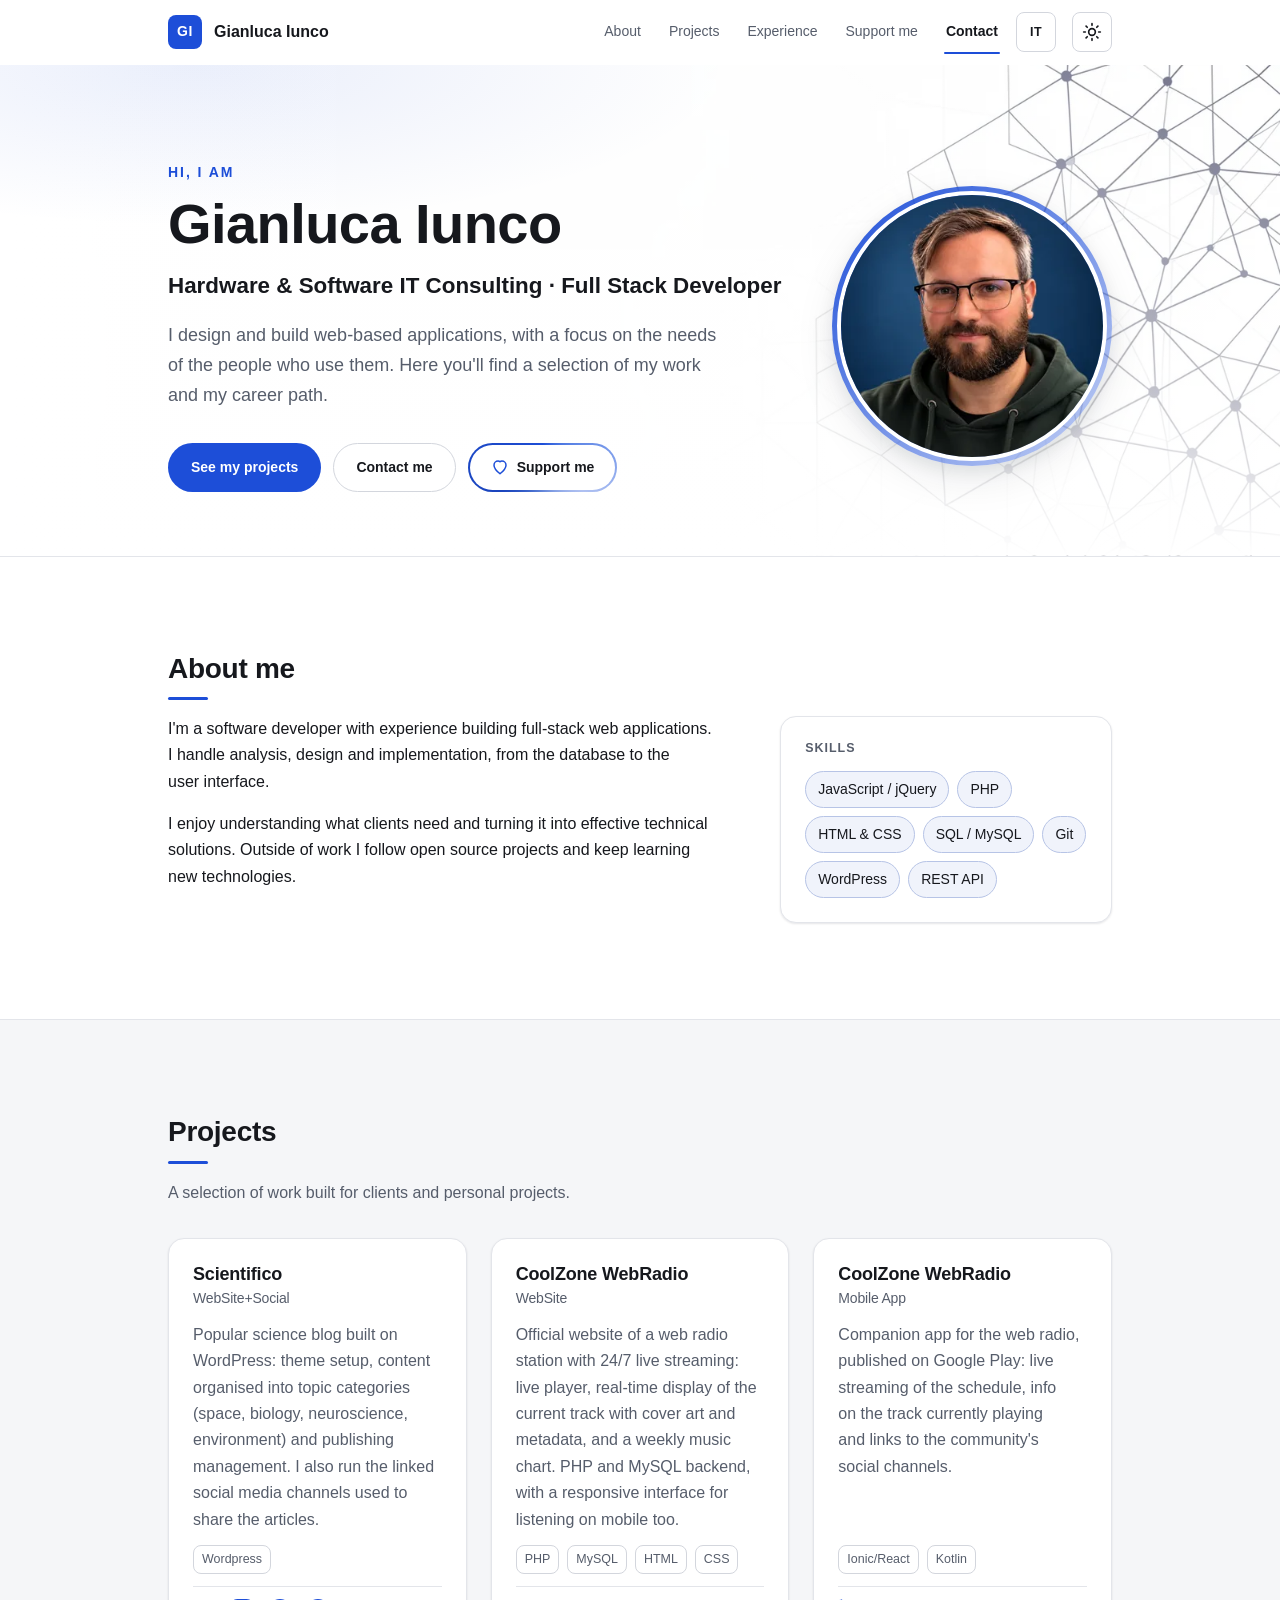
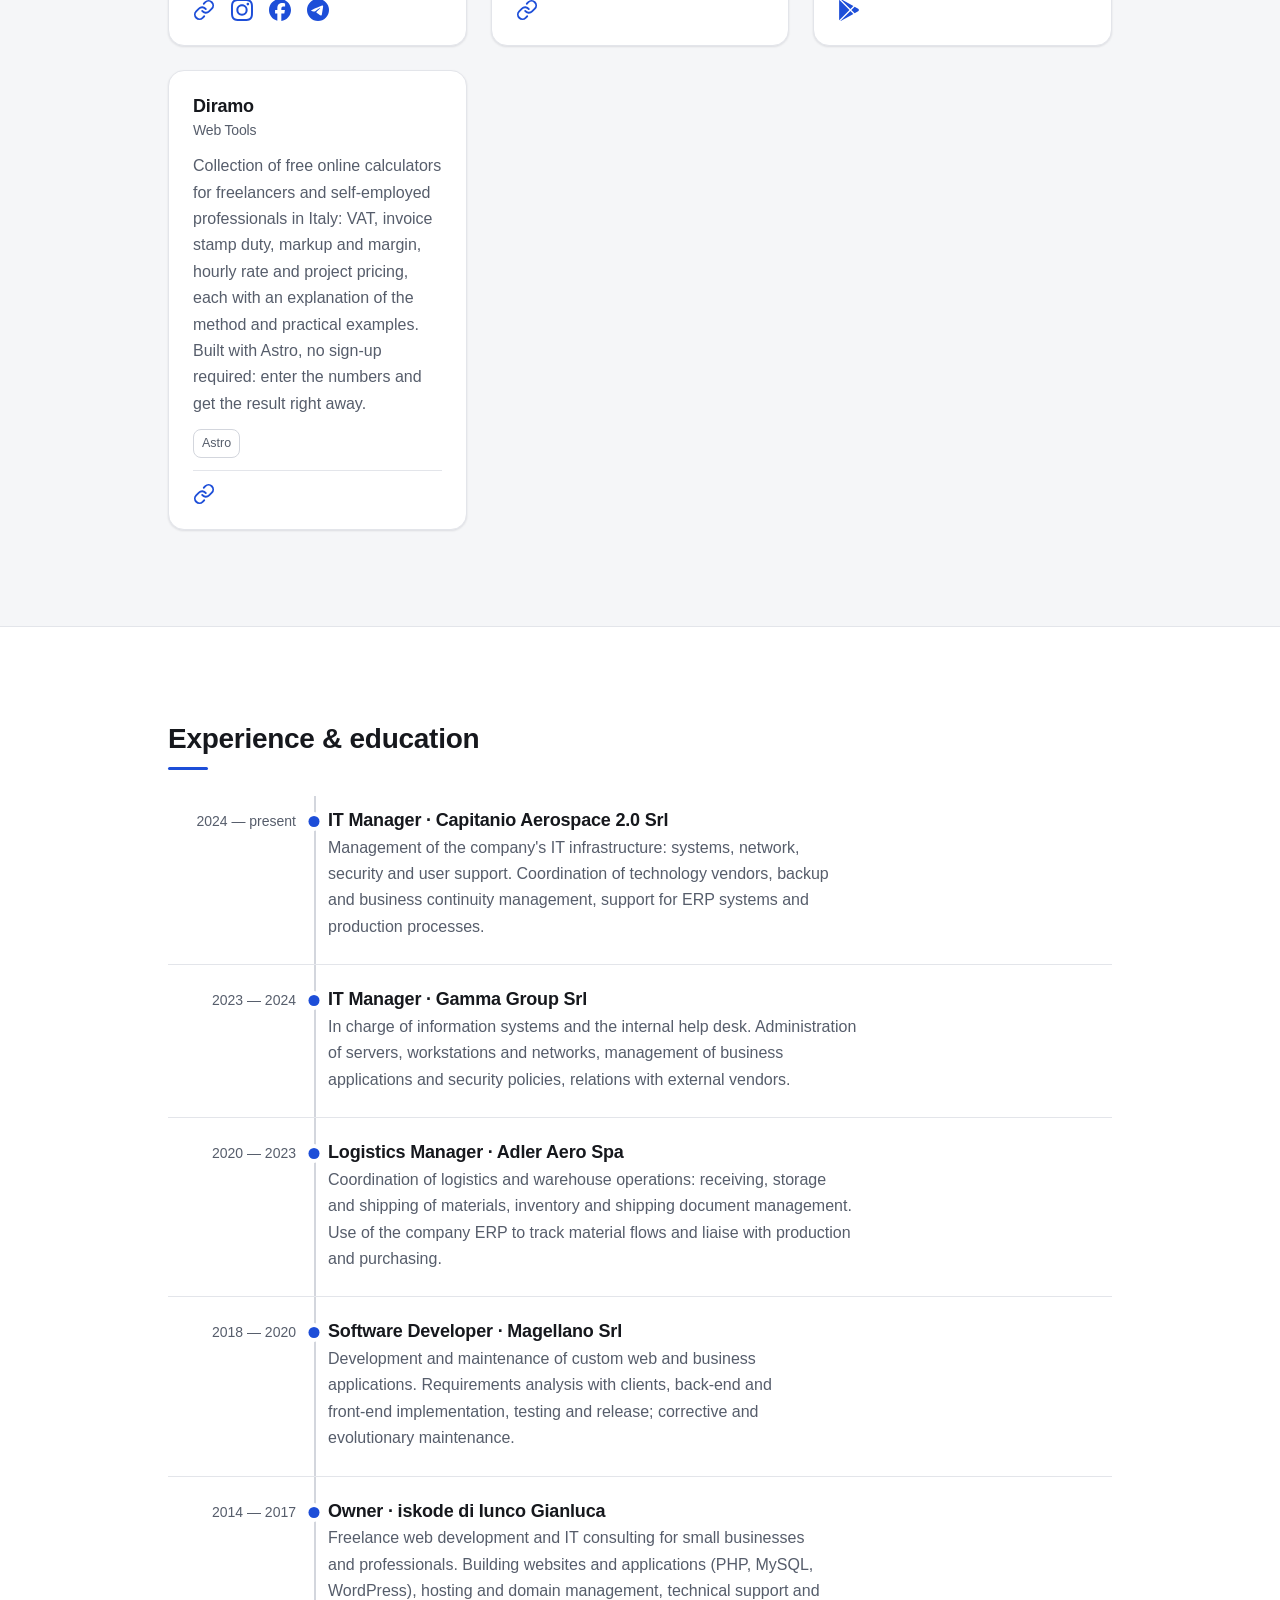
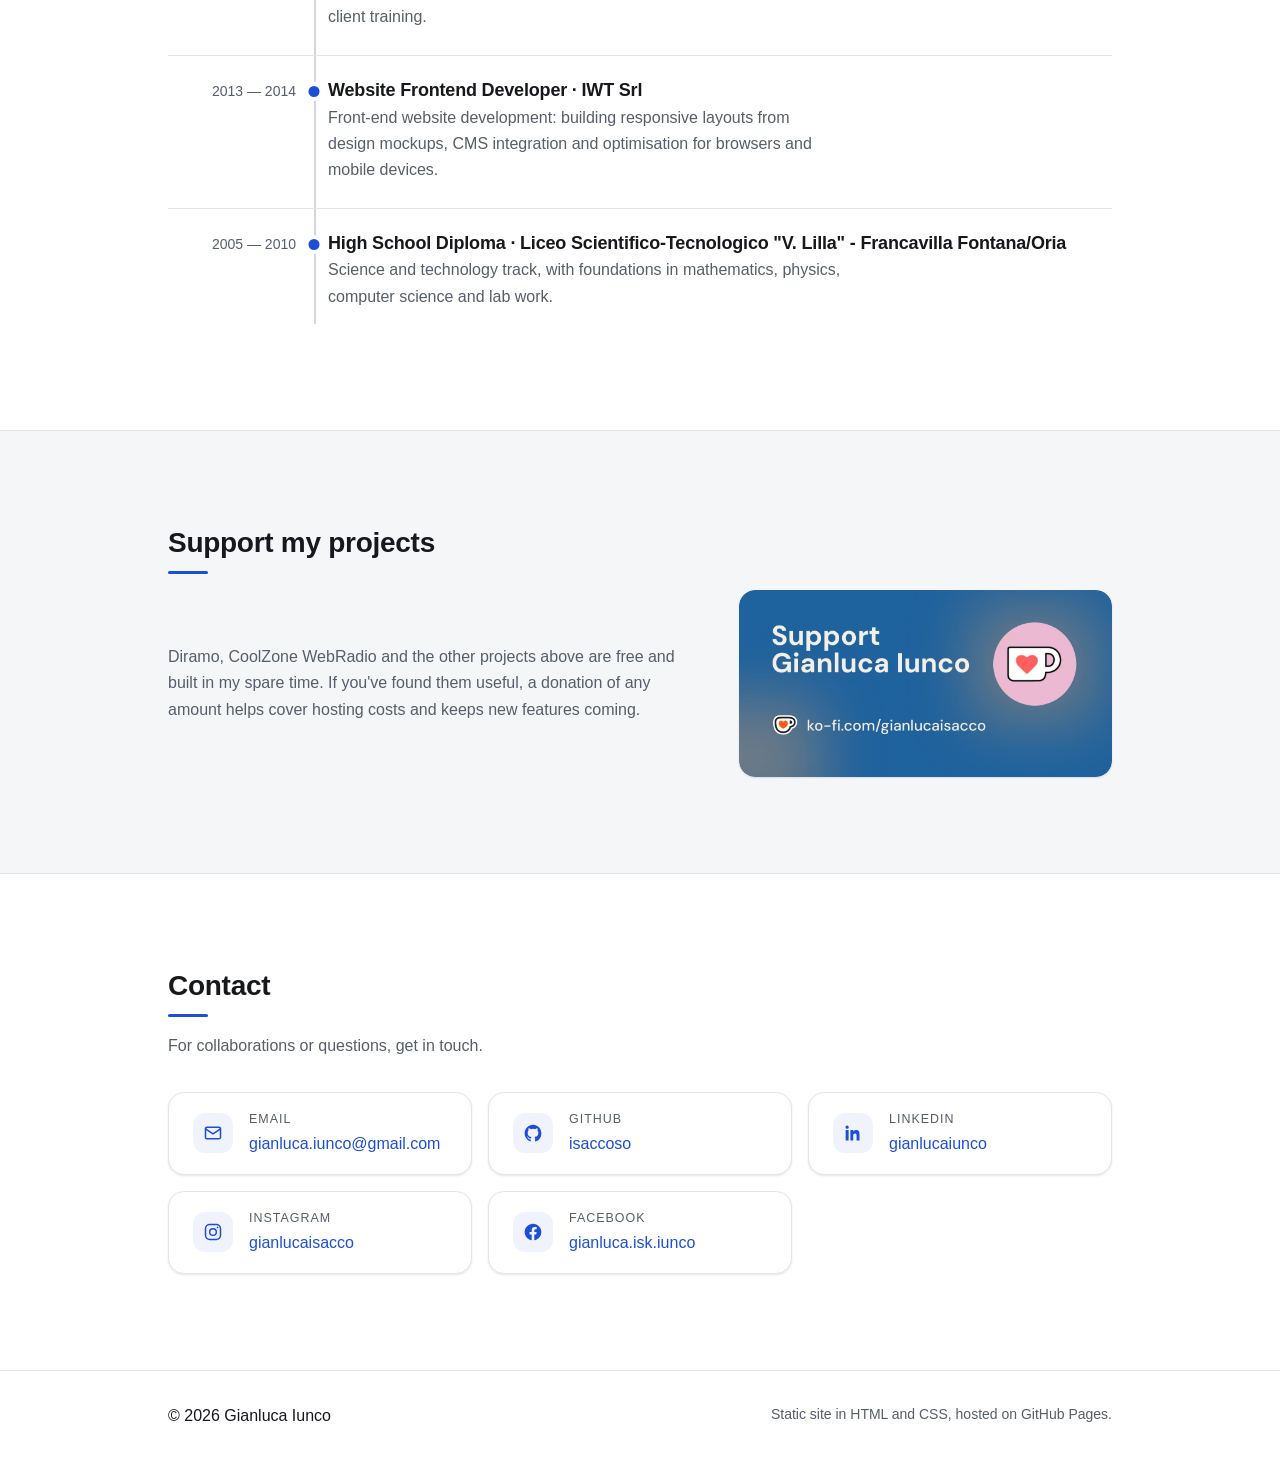
==== en/index.html @ 8bfbcbcb "Aggiunta la versione inglese del sito Nuova pagina en/index.html con hreflang, canonical e JSON-LD i" ====
<!DOCTYPE html>
<html lang="en">
<head>
  <meta charset="UTF-8" />
  <meta name="viewport" content="width=device-width, initial-scale=1" />
  <title>Gianluca Iunco — Software Developer</title>
  <meta name="description" content="Portfolio of Gianluca Iunco, full-stack software developer and IT Manager. Projects, experience and contacts." />
  <meta name="author" content="Gianluca Iunco" />
  <meta name="robots" content="index, follow, max-image-preview:large, max-snippet:-1, max-video-preview:-1" />
  <meta name="keywords" content="Gianluca Iunco, software developer, full stack, IT Manager, PHP, MySQL, JavaScript, WordPress, REST API" />

  <!-- Open Graph / social -->
  <meta property="og:title" content="Gianluca Iunco — Software Developer" />
  <meta property="og:description" content="Full-stack developer and IT Manager. Projects, experience and contacts." />
  <meta property="og:type" content="profile" />
  <meta property="og:url" content="https://isaccoso.github.io/en/" />
  <meta property="og:site_name" content="Gianluca Iunco" />
  <meta property="og:locale" content="en_US" />
  <meta property="og:locale:alternate" content="it_IT" />
  <meta property="og:image" content="https://isaccoso.github.io/assets/hero-bg-light.webp" />
  <meta property="profile:first_name" content="Gianluca" />
  <meta property="profile:last_name" content="Iunco" />
  <meta name="twitter:card" content="summary_large_image" />
  <meta name="twitter:title" content="Gianluca Iunco — Software Developer" />
  <meta name="twitter:description" content="Full-stack developer and IT Manager. Projects, experience and contacts." />
  <meta name="twitter:image" content="https://isaccoso.github.io/assets/hero-bg-light.webp" />
  <meta name="theme-color" content="#1d4ed8" />

  <link rel="icon" href="../assets/favicon.ico" sizes="any" />
  <link rel="icon" type="image/png" sizes="32x32" href="../assets/favicon-32.png" />
  <link rel="apple-touch-icon" href="../assets/apple-touch-icon.png" />
  <link rel="manifest" href="../site.webmanifest" />
  <link rel="canonical" href="https://isaccoso.github.io/en/" />
  <!-- Versioni linguistiche -->
  <link rel="alternate" hreflang="it" href="https://isaccoso.github.io/" />
  <link rel="alternate" hreflang="en" href="https://isaccoso.github.io/en/" />
  <link rel="alternate" hreflang="x-default" href="https://isaccoso.github.io/" />
  <!-- Versioni Markdown per assistenti AI / crawler -->
  <link rel="alternate" type="text/markdown" href="https://isaccoso.github.io/en/llms.txt" title="LLM summary (llms.txt)" />
  <link rel="alternate" type="text/markdown" href="https://isaccoso.github.io/en/about.md" title="Full profile in Markdown" />
  <link rel="stylesheet" href="../assets/styles.css?v=1790687630" />

  <!-- Applica il tema salvato prima del render per evitare il flash -->
  <script>
    (function () {
      try {
        var t = localStorage.getItem('theme');
        if (t === 'light' || t === 'dark') {
          document.documentElement.setAttribute('data-theme', t);
        }
      } catch (e) {}
    })();
  </script>

  <!-- Dati strutturati schema.org: profilo leggibile da motori e assistenti AI -->
  <script type="application/ld+json">
  {
    "@context": "https://schema.org",
    "@type": "Person",
    "@id": "https://isaccoso.github.io/#gianluca-iunco",
    "name": "Gianluca Iunco",
    "givenName": "Gianluca",
    "familyName": "Iunco",
    "url": "https://isaccoso.github.io/en/",
    "image": "https://isaccoso.github.io/assets/me-640.webp",
    "email": "mailto:gianluca.iunco@gmail.com",
    "jobTitle": ["IT Manager", "Full-stack software developer"],
    "description": "Full-stack software developer and IT Manager. Designs and builds web applications and manages corporate IT infrastructure.",
    "worksFor": {
      "@type": "Organization",
      "name": "Capitanio Aerospace 2.0 Srl"
    },
    "alumniOf": {
      "@type": "EducationalOrganization",
      "name": "Liceo Scientifico-Tecnologico \"V. Lilla\" (Francavilla Fontana / Oria)"
    },
    "knowsAbout": [
      "JavaScript", "jQuery", "PHP", "HTML", "CSS", "SQL", "MySQL", "Git",
      "WordPress", "REST API", "Full-stack web development",
      "IT infrastructure management", "Cybersecurity"
    ],
    "knowsLanguage": ["it", "en"],
    "sameAs": [
      "https://github.com/isaccoso",
      "https://www.linkedin.com/in/gianlucaiunco/",
      "https://www.instagram.com/gianlucaisacco/",
      "https://www.facebook.com/gianluca.isk.iunco/"
    ]
  }
  </script>
</head>
<body>
  <a class="skip-link" href="#main">Skip to content</a>

  <header class="site-header">
    <div class="container header-inner">
      <a class="brand" href="#top" aria-label="Gianluca Iunco — home">
        <span class="brand-mark" aria-hidden="true">GI</span>
        <span class="brand-name">Gianluca Iunco</span>
      </a>

      <nav class="site-nav" aria-label="Main navigation">
        <button class="nav-toggle" aria-expanded="false" aria-controls="nav-menu">
          <span class="sr-only">Open menu</span>
          <span class="nav-toggle-bar" aria-hidden="true"></span>
        </button>
        <ul id="nav-menu" class="nav-menu">
          <li><a href="#about">About</a></li>
          <li><a href="#projects">Projects</a></li>
          <li><a href="#experience">Experience</a></li>
          <li><a href="#support">Support me</a></li>
          <li><a href="#contact">Contact</a></li>
        </ul>
      </nav>

      <a class="lang-switch" href="../" hreflang="it" lang="it" aria-label="Leggi il sito in italiano">IT</a>

      <button id="theme-toggle" class="theme-toggle" type="button" aria-label="Toggle light/dark theme">
        <svg class="icon icon-sun" viewBox="0 0 24 24" width="20" height="20" aria-hidden="true" fill="none" stroke="currentColor" stroke-width="2" stroke-linecap="round">
          <circle cx="12" cy="12" r="4" />
          <path d="M12 2v2M12 20v2M4.9 4.9l1.4 1.4M17.7 17.7l1.4 1.4M2 12h2M20 12h2M4.9 19.1l1.4-1.4M17.7 6.3l1.4-1.4" />
        </svg>
        <svg class="icon icon-moon" viewBox="0 0 24 24" width="20" height="20" aria-hidden="true" fill="none" stroke="currentColor" stroke-width="2" stroke-linecap="round" stroke-linejoin="round">
          <path d="M21 12.8A9 9 0 1 1 11.2 3a7 7 0 0 0 9.8 9.8z" />
        </svg>
      </button>
    </div>
  </header>

  <main id="main">
    <!-- ============ HERO ============ -->
    <section id="top" class="hero">
      <div class="container hero-inner">
        <figure class="hero-portrait">
          <img src="../assets/me-640.webp" srcset="../assets/me-320.webp 320w, ../assets/me-640.webp 640w" sizes="(max-width: 720px) 140px, 280px" alt="Portrait of Gianluca Iunco" width="640" height="640" fetchpriority="high" />
        </figure>
        <div class="hero-text">
          <p class="hero-kicker">Hi, I am</p>
          <h1 class="hero-title">Gianluca Iunco</h1>
          <p class="hero-role">Hardware &amp; Software IT Consulting &middot; Full Stack Developer</p>
          <p class="hero-pitch">
            I design and build web-based applications, with a focus on the needs
            of the people who use them. Here you'll find a selection of my work
            and my career path.
          </p>
          <div class="hero-actions">
            <a class="btn btn-primary" href="#projects">See my projects</a>
            <a class="btn btn-ghost" href="#contact">Contact me</a>
            <a class="btn btn-support" href="#support">
              <svg class="btn-support-icon" viewBox="0 0 24 24" width="18" height="18" aria-hidden="true" fill="none" stroke="currentColor" stroke-width="2" stroke-linecap="round" stroke-linejoin="round">
                <path d="M12 21C12 21 4 14.5 4 9.5C4 6.42 6.42 4 9.5 4C11.04 4 12 4.9 12 4.9C12 4.9 12.96 4 14.5 4C17.58 4 20 6.42 20 9.5C20 14.5 12 21 12 21Z" />
              </svg>
              Support me
            </a>
            <!--a class="btn btn-ghost" href="../assets/cv-gianluca-iunco.pdf" download>Download my CV</a-->
          </div>
        </div>
      </div>
    </section>

    <!-- ============ ABOUT ============ -->
    <section id="about" class="section section-divider">
      <div class="container">
        <h2 class="section-title">About me</h2>
        <div class="about-grid">
          <div class="about-text">
            <p>
              I'm a software developer with experience building full-stack web
              applications. I handle analysis, design and implementation, from
              the database to the user interface.
            </p>
            <p>
              I enjoy understanding what clients need and turning it into effective
              technical solutions. Outside of work I follow open source projects and
              keep learning new technologies.
            </p>
          </div>
          <aside class="about-side">
            <h3 class="about-side-title">Skills</h3>
            <ul class="chips">
              <li>JavaScript / jQuery</li>
              <li>PHP</li>
              <li>HTML &amp; CSS</li>
              <li>SQL / MySQL</li>
              <li>Git</li>
              <li>WordPress</li>
              <li>REST API</li>
            </ul>
          </aside>
        </div>
      </div>
    </section>

    <!-- ============ PROJECTS ============ -->
    <section id="projects" class="section section-alt section-divider">
      <div class="container">
        <h2 class="section-title">Projects</h2>
        <p class="section-lead">A selection of work built for clients and personal projects.</p>

        <div class="projects-grid">
          <article class="card">
            <h3 class="card-title">Scientifico<br><small class="text-muted">WebSite+Social</small></h3>
            <p class="card-text">
              Popular science blog built on WordPress: theme setup, content
              organised into topic categories (space, biology, neuroscience,
              environment) and publishing management. I also run the linked
              social media channels used to share the articles.
            </p>
            <ul class="tags">
              <li>Wordpress</li>
            </ul>
            <div class="card-links">
              <a href="https://scientifico.altervista.org/" rel="noopener" target="_blank" aria-label="Website">
                <svg viewBox="0 0 24 24" fill="none" stroke="currentColor" stroke-width="2" stroke-linecap="round" stroke-linejoin="round" aria-hidden="true" focusable="false"><path d="M10 13a5 5 0 0 0 7.54.54l3-3a5 5 0 0 0-7.07-7.07l-1.72 1.71" /><path d="M14 11a5 5 0 0 0-7.54-.54l-3 3a5 5 0 0 0 7.07 7.07l1.71-1.71" /></svg>
              </a>
              <a href="https://www.instagram.com/scientifico.isk" rel="noopener" target="_blank" aria-label="Instagram">
                <svg viewBox="0 0 24 24" fill="currentColor" aria-hidden="true" focusable="false"><path d="M7.0301.084c-1.2768.0602-2.1487.264-2.911.5634-.7888.3075-1.4575.72-2.1228 1.3877-.6652.6677-1.075 1.3368-1.3802 2.127-.2954.7638-.4956 1.6365-.552 2.914-.0564 1.2775-.0689 1.6882-.0626 4.947.0062 3.2586.0206 3.6671.0825 4.9473.061 1.2765.264 2.1482.5635 2.9107.308.7889.72 1.4573 1.388 2.1228.6679.6655 1.3365 1.0743 2.1285 1.38.7632.295 1.6361.4961 2.9134.552 1.2773.056 1.6884.069 4.9462.0627 3.2578-.0062 3.668-.0207 4.9478-.0814 1.28-.0607 2.147-.2652 2.9098-.5633.7889-.3086 1.4578-.72 2.1228-1.3881.665-.6682 1.0745-1.3378 1.3795-2.1284.2957-.7632.4966-1.636.552-2.9124.056-1.2809.0692-1.6898.063-4.948-.0063-3.2583-.021-3.6668-.0817-4.9465-.0607-1.2797-.264-2.1487-.5633-2.9117-.3084-.7889-.72-1.4568-1.3876-2.1228C21.2982 1.33 20.628.9208 19.8378.6165 19.074.321 18.2017.1197 16.9244.0645 15.6471.0093 15.236-.005 11.977.0014 8.718.0076 8.31.0215 7.0301.0839m.1402 21.6932c-1.17-.0509-1.8053-.2453-2.2287-.408-.5606-.216-.96-.4771-1.3819-.895-.422-.4178-.6811-.8186-.9-1.378-.1644-.4234-.3624-1.058-.4171-2.228-.0595-1.2645-.072-1.6442-.079-4.848-.007-3.2037.0053-3.583.0607-4.848.05-1.169.2456-1.805.408-2.2282.216-.5613.4762-.96.895-1.3816.4188-.4217.8184-.6814 1.3783-.9003.423-.1651 1.0575-.3614 2.227-.4171 1.2655-.06 1.6447-.072 4.848-.079 3.2033-.007 3.5835.005 4.8495.0608 1.169.0508 1.8053.2445 2.228.408.5608.216.96.4754 1.3816.895.4217.4194.6816.8176.9005 1.3787.1653.4217.3617 1.056.4169 2.2263.0602 1.2655.0739 1.645.0796 4.848.0058 3.203-.0055 3.5834-.061 4.848-.051 1.17-.245 1.8055-.408 2.2294-.216.5604-.4763.96-.8954 1.3814-.419.4215-.8181.6811-1.3783.9-.4224.1649-1.0577.3617-2.2262.4174-1.2656.0595-1.6448.072-4.8493.079-3.2045.007-3.5825-.006-4.848-.0608M16.953 5.5864A1.44 1.44 0 1 0 18.39 4.144a1.44 1.44 0 0 0-1.437 1.4424M5.8385 12.012c.0067 3.4032 2.7706 6.1557 6.173 6.1493 3.4026-.0065 6.157-2.7701 6.1506-6.1733-.0065-3.4032-2.771-6.1565-6.174-6.1498-3.403.0067-6.156 2.771-6.1496 6.1738M8 12.0077a4 4 0 1 1 4.008 3.9921A3.9996 3.9996 0 0 1 8 12.0077"/></svg>
              </a>
              <a href="https://www.facebook.com/scientifico.isk" rel="noopener" target="_blank" aria-label="Facebook">
                <svg viewBox="0 0 24 24" fill="currentColor" aria-hidden="true" focusable="false"><path d="M9.101 23.691v-7.98H6.627v-3.667h2.474v-1.58c0-4.085 1.848-5.978 5.858-5.978.401 0 .955.042 1.468.103a8.68 8.68 0 0 1 1.141.195v3.325a8.623 8.623 0 0 0-.653-.036 26.805 26.805 0 0 0-.733-.009c-.707 0-1.259.096-1.675.309a1.686 1.686 0 0 0-.679.622c-.258.42-.374.995-.374 1.752v1.297h3.919l-.386 2.103-.287 1.564h-3.246v8.245C19.396 23.238 24 18.179 24 12.044c0-6.627-5.373-12-12-12s-12 5.373-12 12c0 5.628 3.874 10.35 9.101 11.647Z"/></svg>
              </a>
              <a href="https://t.me/scientifico_isk" rel="noopener" target="_blank" aria-label="Telegram">
                <svg viewBox="0 0 24 24" fill="currentColor" aria-hidden="true" focusable="false"><path d="M11.944 0A12 12 0 0 0 0 12a12 12 0 0 0 12 12 12 12 0 0 0 12-12A12 12 0 0 0 12 0a12 12 0 0 0-.056 0zm4.962 7.224c.1-.002.321.023.465.14a.506.506 0 0 1 .171.325c.016.093.036.306.02.472-.18 1.898-.962 6.502-1.36 8.627-.168.9-.499 1.201-.82 1.23-.696.065-1.225-.46-1.9-.902-1.056-.693-1.653-1.124-2.678-1.8-1.185-.78-.417-1.21.258-1.91.177-.184 3.247-2.977 3.307-3.23.007-.032.014-.15-.056-.212s-.174-.041-.249-.024c-.106.024-1.793 1.14-5.061 3.345-.48.33-.913.49-1.302.48-.428-.008-1.252-.241-1.865-.44-.752-.245-1.349-.374-1.297-.789.027-.216.325-.437.893-.663 3.498-1.524 5.83-2.529 6.998-3.014 3.332-1.386 4.025-1.627 4.476-1.635z"/></svg>
              </a>
            </div>
          </article>

          <article class="card">
            <h3 class="card-title">CoolZone WebRadio<br><small class="text-muted">WebSite</small></h3>
            <p class="card-text">
              Official website of a web radio station with 24/7 live streaming:
              live player, real-time display of the current track with cover art
              and metadata, and a weekly music chart. PHP and MySQL backend, with
              a responsive interface for listening on mobile too.
            </p>
            <ul class="tags">
              <li>PHP</li>
              <li>MySQL</li>
              <li>HTML</li>
              <li>CSS</li>
            </ul>
            <div class="card-links">
              <a href="https://coolzonewebradio.it/" rel="noopener" target="_blank" aria-label="Website">
                <svg viewBox="0 0 24 24" fill="none" stroke="currentColor" stroke-width="2" stroke-linecap="round" stroke-linejoin="round" aria-hidden="true" focusable="false"><path d="M10 13a5 5 0 0 0 7.54.54l3-3a5 5 0 0 0-7.07-7.07l-1.72 1.71" /><path d="M14 11a5 5 0 0 0-7.54-.54l-3 3a5 5 0 0 0 7.07 7.07l1.71-1.71" /></svg>
              </a>
            </div>
          </article>

          <article class="card">
            <h3 class="card-title">CoolZone WebRadio<br><small class="text-muted">Mobile App</small></h3>
            <p class="card-text">
              Companion app for the web radio, published on Google Play: live
              streaming of the schedule, info on the track currently playing and
              links to the community's social channels.
            </p>
            <ul class="tags">
              <li>Ionic/React</li>
              <li>Kotlin</li>
            </ul>
            <div class="card-links">
              <a href="https://play.google.com/store/apps/details?id=it.iskode.coolzonewebradio&pcampaignid=web_share" rel="noopener" target="_blank" aria-label="Google Play">
                <svg viewBox="0 0 24 24" fill="currentColor" aria-hidden="true" focusable="false"><path d="M22.018 13.298l-3.919 2.218-3.515-3.493 3.543-3.521 3.891 2.202a1.49 1.49 0 0 1 0 2.594zM1.337.924a1.486 1.486 0 0 0-.112.568v21.017c0 .217.045.419.124.6l11.155-11.087L1.337.924zm12.207 10.065l3.258-3.238L3.45.195a1.466 1.466 0 0 0-.946-.179l11.04 10.973zm0 2.067l-11 10.933c.298.036.612-.016.906-.183l13.324-7.54-3.23-3.21z"/></svg>
              </a>
            </div>
          </article>

          <article class="card">
            <h3 class="card-title">Diramo<br><small class="text-muted">Web Tools</small></h3>
            <p class="card-text">
              Collection of free online calculators for freelancers and self-employed
              professionals in Italy: VAT, invoice stamp duty, markup and margin,
              hourly rate and project pricing, each with an explanation of the method
              and practical examples. Built with Astro, no sign-up required: enter
              the numbers and get the result right away.
            </p>
            <ul class="tags">
              <li>Astro</li>
            </ul>
            <div class="card-links">
              <a href="https://diramo.app" rel="noopener" target="_blank" aria-label="Website">
                <svg viewBox="0 0 24 24" fill="none" stroke="currentColor" stroke-width="2" stroke-linecap="round" stroke-linejoin="round" aria-hidden="true" focusable="false"><path d="M10 13a5 5 0 0 0 7.54.54l3-3a5 5 0 0 0-7.07-7.07l-1.72 1.71" /><path d="M14 11a5 5 0 0 0-7.54-.54l-3 3a5 5 0 0 0 7.07 7.07l1.71-1.71" /></svg>
              </a>
            </div>
          </article>
        </div>
      </div>
    </section>

    <!-- ============ EXPERIENCE ============ -->
    <section id="experience" class="section section-divider">
      <div class="container">
        <h2 class="section-title">Experience &amp; education</h2>

        <ol class="timeline">
          <li class="timeline-item">
            <div class="timeline-period">2024 — present</div>
            <div class="timeline-body">
              <h3 class="timeline-role">IT Manager &middot; Capitanio Aerospace 2.0 Srl</h3>
              <p>Management of the company's IT infrastructure: systems, network,
                security and user support. Coordination of technology vendors, backup
                and business continuity management, support for ERP systems and
                production processes.</p>
            </div>
          </li>
          <li class="timeline-item">
            <div class="timeline-period">2023 — 2024</div>
            <div class="timeline-body">
              <h3 class="timeline-role">IT Manager &middot; Gamma Group Srl</h3>
              <p>In charge of information systems and the internal help desk.
                Administration of servers, workstations and networks, management of
                business applications and security policies, relations with external
                vendors.</p>
            </div>
          </li>
          <li class="timeline-item">
            <div class="timeline-period">2020 — 2023</div>
            <div class="timeline-body">
              <h3 class="timeline-role">Logistics Manager &middot; Adler Aero Spa</h3>
              <p>Coordination of logistics and warehouse operations: receiving,
                storage and shipping of materials, inventory and shipping document
                management. Use of the company ERP to track material flows and
                liaise with production and purchasing.</p>
            </div>
          </li>
          <li class="timeline-item">
            <div class="timeline-period">2018 — 2020</div>
            <div class="timeline-body">
              <h3 class="timeline-role">Software Developer &middot; Magellano Srl</h3>
              <p>Development and maintenance of custom web and business applications.
                Requirements analysis with clients, back-end and front-end
                implementation, testing and release; corrective and evolutionary
                maintenance.</p>
            </div>
          </li>
          <li class="timeline-item">
            <div class="timeline-period">2014 — 2017</div>
            <div class="timeline-body">
              <h3 class="timeline-role">Owner &middot; iskode di Iunco Gianluca</h3>
              <p>Freelance web development and IT consulting for small businesses
                and professionals. Building websites and applications (PHP, MySQL,
                WordPress), hosting and domain management, technical support and
                client training.</p>
            </div>
          </li>
          <li class="timeline-item">
            <div class="timeline-period">2013 — 2014</div>
            <div class="timeline-body">
              <h3 class="timeline-role">Website Frontend Developer &middot; IWT Srl</h3>
              <p>Front-end website development: building responsive layouts from
                design mockups, CMS integration and optimisation for browsers and
                mobile devices.</p>
            </div>
          </li>
          <li class="timeline-item">
            <div class="timeline-period">2005 — 2010</div>
            <div class="timeline-body">
              <h3 class="timeline-role">High School Diploma &middot; Liceo Scientifico-Tecnologico "V. Lilla" - Francavilla Fontana/Oria</h3>
              <p>Science and technology track, with foundations in mathematics,
                physics, computer science and lab work.</p>
            </div>
          </li>
        </ol>

        <!--p class="section-lead">
          <a class="btn btn-ghost" href="../assets/cv-gianluca-iunco.pdf" download>Download the full CV (PDF)</a>
        </p-->
      </div>
    </section>

    <!-- ============ SUPPORT ============ -->
    <section id="support" class="section section-alt section-divider">
      <div class="container">
        <h2 class="section-title">Support my projects</h2>
        <div class="support-grid">
          <p class="section-lead support-text">
            Diramo, CoolZone WebRadio and the other projects above are free and
            built in my spare time. If you've found them useful, a donation of
            any amount helps cover hosting costs and keeps new features coming.
          </p>
          <a class="kofi-link" href="https://ko-fi.com/gianlucaisacco/tip" rel="noopener" target="_blank" aria-label="Buy me a coffee on Ko-fi">
            <img src="../assets/gianlucaisacco-Sharable-Profile%29-Horizontal.jpg" alt="Support me on Ko-fi" class="kofi-image" width="1200" height="600" loading="lazy" />
          </a>
        </div>
      </div>
    </section>

    <!-- ============ CONTACT ============ -->
    <section id="contact" class="section section-divider">
      <div class="container">
        <h2 class="section-title">Contact</h2>
        <p class="section-lead">For collaborations or questions, get in touch.</p>
        <ul class="contact-grid">
          <li>
            <a class="contact-card" href="mailto:gianluca.iunco@gmail.com">
              <span class="contact-card-icon" aria-hidden="true">
                <svg viewBox="0 0 24 24" fill="none" stroke="currentColor" stroke-width="1.8" stroke-linecap="round" stroke-linejoin="round">
                  <rect x="3" y="5" width="18" height="14" rx="2"/><path d="m3 7 9 6 9-6"/>
                </svg>
              </span>
              <span class="contact-card-body">
                <span class="contact-card-name">Email</span>
                <span class="contact-card-value">gianluca.iunco@gmail.com</span>
              </span>
            </a>
          </li>
          <li>
            <a class="contact-card" href="https://github.com/isaccoso" target="_blank" rel="noopener">
              <span class="contact-card-icon" aria-hidden="true">
                <svg viewBox="0 0 24 24" fill="currentColor">
                  <path d="M12 2C6.48 2 2 6.58 2 12.25c0 4.53 2.87 8.37 6.84 9.73.5.1.68-.22.68-.49 0-.24-.01-.87-.01-1.71-2.78.62-3.37-1.37-3.37-1.37-.45-1.18-1.11-1.49-1.11-1.49-.91-.64.07-.62.07-.62 1 .07 1.53 1.06 1.53 1.06.89 1.56 2.34 1.11 2.91.85.09-.66.35-1.11.63-1.37-2.22-.26-4.55-1.14-4.55-5.05 0-1.12.39-2.03 1.03-2.75-.1-.26-.45-1.3.1-2.7 0 0 .84-.28 2.75 1.05a9.36 9.36 0 0 1 5 0c1.91-1.33 2.75-1.05 2.75-1.05.55 1.4.2 2.44.1 2.7.64.72 1.03 1.63 1.03 2.75 0 3.92-2.34 4.79-4.57 5.04.36.32.68.95.68 1.92 0 1.39-.01 2.51-.01 2.85 0 .27.18.6.69.49A10.02 10.02 0 0 0 22 12.25C22 6.58 17.52 2 12 2Z"/>
                </svg>
              </span>
              <span class="contact-card-body">
                <span class="contact-card-name">GitHub</span>
                <span class="contact-card-value">isaccoso</span>
              </span>
            </a>
          </li>
          <li>
            <a class="contact-card" href="https://www.linkedin.com/in/gianlucaiunco/" target="_blank" rel="noopener">
              <span class="contact-card-icon" aria-hidden="true">
                <svg viewBox="0 0 24 24" fill="currentColor">
                  <path d="M6.94 5a2 2 0 1 1-4 0 2 2 0 0 1 4 0ZM3.2 8.5h3.5V21H3.2V8.5Zm5.7 0h3.36v1.71h.05c.47-.85 1.6-1.75 3.3-1.75 3.53 0 4.18 2.24 4.18 5.15V21h-3.5v-5.5c0-1.31-.03-3-1.86-3-1.86 0-2.15 1.42-2.15 2.9V21H8.9V8.5Z"/>
                </svg>
              </span>
              <span class="contact-card-body">
                <span class="contact-card-name">LinkedIn</span>
                <span class="contact-card-value">gianlucaiunco</span>
              </span>
            </a>
          </li>
          <li>
            <a class="contact-card" href="https://www.instagram.com/gianlucaisacco/" target="_blank" rel="noopener">
              <span class="contact-card-icon" aria-hidden="true">
                <svg viewBox="0 0 24 24" fill="none" stroke="currentColor" stroke-width="1.8" stroke-linecap="round" stroke-linejoin="round">
                  <rect x="3" y="3" width="18" height="18" rx="5"/><circle cx="12" cy="12" r="4"/><circle cx="17.5" cy="6.5" r="1" fill="currentColor" stroke="none"/>
                </svg>
              </span>
              <span class="contact-card-body">
                <span class="contact-card-name">Instagram</span>
                <span class="contact-card-value">gianlucaisacco</span>
              </span>
            </a>
          </li>
          <li>
            <a class="contact-card" href="https://www.facebook.com/gianluca.isk.iunco/" target="_blank" rel="noopener">
              <span class="contact-card-icon" aria-hidden="true">
                <svg viewBox="0 0 24 24" fill="currentColor">
                  <path d="M22 12.06C22 6.5 17.52 2 12 2S2 6.5 2 12.06c0 5.02 3.66 9.19 8.44 9.94v-7.03H7.9v-2.9h2.54V9.85c0-2.52 1.49-3.9 3.78-3.9 1.1 0 2.24.19 2.24.19v2.47h-1.26c-1.24 0-1.63.78-1.63 1.57v1.88h2.78l-.44 2.9h-2.34V22c4.78-.75 8.43-4.92 8.43-9.94Z"/>
                </svg>
              </span>
              <span class="contact-card-body">
                <span class="contact-card-name">Facebook</span>
                <span class="contact-card-value">gianluca.isk.iunco</span>
              </span>
            </a>
          </li>
        </ul>
      </div>
    </section>
  </main>

  <footer class="site-footer">
    <div class="container footer-inner">
      <p>&copy; <span id="year">2026</span> Gianluca Iunco</p>
      <p class="footer-note">Static site in HTML and CSS, hosted on GitHub Pages.</p>
    </div>
  </footer>

  <script src="../assets/script.js?v=1790687630" defer></script>
</body>
</html>
---- assets/styles.css ----
/* =========================================================
   Reset di base
   ========================================================= */
*, *::before, *::after { box-sizing: border-box; }
* { margin: 0; }

html {
  scroll-behavior: smooth;
  scroll-padding-top: 84px; /* compensa l'header sticky quando si salta a un'ancora */
  -webkit-text-size-adjust: 100%;
  text-size-adjust: 100%;
}
img, svg { display: block; max-width: 100%; }
a { color: inherit; }

::selection { background: color-mix(in srgb, var(--accent) 26%, transparent); }

/* =========================================================
   Design token
   ========================================================= */
:root {
  /* Colore — palette chiara */
  --bg: #ffffff;
  --bg-alt: #f5f6f8;
  --surface: #ffffff;
  --surface-tint: #f0f3fb;
  --text: #16181d;
  --text-muted: #565d6b;
  --border: #e3e5ea;
  --border-strong: #d3d6dd;
  --accent: #1d4ed8;
  --accent-hover: #1a44bd;
  --accent-contrast: #ffffff;

  /* Elevazione */
  --shadow-sm: 0 1px 2px rgba(16, 24, 40, .06), 0 1px 3px rgba(16, 24, 40, .05);
  --shadow-md: 0 6px 16px rgba(16, 24, 40, .08), 0 14px 40px rgba(16, 24, 40, .08);
  --shadow-header: 0 1px 0 var(--border), 0 8px 24px rgba(16, 24, 40, .07);

  /* Raggi */
  --radius-sm: 8px;
  --radius-md: 12px;
  --radius-lg: 16px;
  --radius-pill: 999px;

  /* Spaziatura — ritmo 4 / 8 */
  --space-1: 4px;
  --space-2: 8px;
  --space-3: 12px;
  --space-4: 16px;
  --space-5: 24px;
  --space-6: 32px;
  --space-7: 48px;
  --space-8: 64px;
  --space-9: 96px;

  /* Scala tipografica */
  --fs-xs: 0.78rem;
  --fs-sm: 0.875rem;
  --fs-base: 1rem;
  --fs-md: 1.125rem;
  --fs-lg: 1.375rem;
  --fs-xl: 1.75rem;
  --fs-hero: clamp(2.4rem, 6vw, 3.5rem);

  --maxw: 1000px;
  --header-h: 64px;
}

@media (prefers-color-scheme: dark) {
  :root:not([data-theme="light"]) {
    --bg: #0b0c10;
    --bg-alt: #121419;
    --surface: #16191f;
    --surface-tint: #182231;
    --text: #e9ebee;
    --text-muted: #9aa1ad;
    --border: #272b33;
    --border-strong: #363b45;
    --accent: #7ab0ff;
    --accent-hover: #9cc4ff;
    --accent-contrast: #0b0c10;
    --shadow-sm: 0 1px 2px rgba(0, 0, 0, .45);
    --shadow-md: 0 8px 24px rgba(0, 0, 0, .5), 0 2px 8px rgba(0, 0, 0, .4);
    --shadow-header: 0 1px 0 var(--border), 0 8px 24px rgba(0, 0, 0, .5);
  }
}

:root[data-theme="dark"] {
  --bg: #0b0c10;
  --bg-alt: #121419;
  --surface: #16191f;
  --surface-tint: #182231;
  --text: #e9ebee;
  --text-muted: #9aa1ad;
  --border: #272b33;
  --border-strong: #363b45;
  --accent: #7ab0ff;
  --accent-hover: #9cc4ff;
  --accent-contrast: #0b0c10;
  --shadow-sm: 0 1px 2px rgba(0, 0, 0, .45);
  --shadow-md: 0 8px 24px rgba(0, 0, 0, .5), 0 2px 8px rgba(0, 0, 0, .4);
  --shadow-header: 0 1px 0 var(--border), 0 8px 24px rgba(0, 0, 0, .5);
}

/* =========================================================
   Tipografia e layout di base
   ========================================================= */
body {
  font-family: -apple-system, BlinkMacSystemFont, "Segoe UI", Roboto, Helvetica, Arial, sans-serif;
  font-size: var(--fs-base);
  line-height: 1.65;
  color: var(--text);
  background: var(--bg);
  -webkit-font-smoothing: antialiased;
  -moz-osx-font-smoothing: grayscale;
  text-rendering: optimizeLegibility;
}

h1, h2, h3 { line-height: 1.15; font-weight: 700; letter-spacing: -0.01em; }
p { text-wrap: pretty; }

.container {
  width: 100%;
  max-width: var(--maxw);
  margin-inline: auto;
  padding-inline: clamp(20px, 4vw, 28px);
}

.section { padding-block: clamp(var(--space-8), 10vw, var(--space-9)); }
.section-alt { background: var(--bg-alt); }
.section-divider { border-top: 1px solid var(--border); }
section[id] { scroll-margin-top: calc(var(--header-h) + var(--space-4)); }

.section-title { font-size: var(--fs-xl); margin-bottom: var(--space-4); }
.section-title::after {
  content: "";
  display: block;
  width: 40px;
  height: 3px;
  margin-top: var(--space-3);
  border-radius: 2px;
  background: var(--accent);
}
.section-lead {
  color: var(--text-muted);
  max-width: 62ch;
  margin-bottom: var(--space-6);
}

.sr-only {
  position: absolute; width: 1px; height: 1px; padding: 0; margin: -1px;
  overflow: hidden; clip: rect(0 0 0 0); white-space: nowrap; border: 0;
}

.skip-link {
  position: absolute; left: 12px; top: -48px;
  background: var(--accent); color: var(--accent-contrast);
  padding: 8px 14px; border-radius: var(--radius-sm); z-index: 100;
  transition: top .15s ease;
}
.skip-link:focus { top: 12px; }

:where(a, button):focus-visible {
  outline: 2px solid var(--accent);
  outline-offset: 2px;
  border-radius: var(--radius-sm);
}

/* =========================================================
   Header / navigazione
   ========================================================= */
.site-header {
  position: sticky; top: 0; z-index: 50;
  background: color-mix(in srgb, var(--bg) 85%, transparent);
  -webkit-backdrop-filter: saturate(180%) blur(10px);
  backdrop-filter: saturate(180%) blur(10px);
  border-bottom: 1px solid transparent;
  transition: border-color .2s ease, box-shadow .2s ease;
}
.site-header.is-scrolled {
  border-bottom-color: var(--border);
  box-shadow: var(--shadow-header);
}
.header-inner {
  display: flex; align-items: center; gap: var(--space-4);
  min-height: var(--header-h);
}
.brand { display: flex; align-items: center; gap: var(--space-3); text-decoration: none; font-weight: 700; }
.brand-mark {
  display: grid; place-items: center;
  width: 34px; height: 34px; border-radius: var(--radius-sm);
  background: var(--accent); color: var(--accent-contrast);
  font-size: var(--fs-sm); font-weight: 700; letter-spacing: .5px;
}
.brand-name { font-size: var(--fs-base); }

.site-nav { margin-left: auto; }
.nav-menu { list-style: none; display: flex; gap: var(--space-5); padding: 0; }
.nav-menu a {
  position: relative;
  display: inline-block;
  padding: 4px 2px;
  text-decoration: none;
  color: var(--text-muted);
  font-size: var(--fs-sm);
  transition: color .15s ease;
}
.nav-menu a:hover { color: var(--text); }
.nav-menu a[aria-current="true"] { color: var(--text); font-weight: 600; }
.nav-menu a[aria-current="true"]::after {
  content: "";
  position: absolute; left: 0; right: 0; bottom: -6px;
  height: 2px; border-radius: 2px;
  background: var(--accent);
}

.nav-toggle {
  display: none;
  width: 40px; height: 40px; border: 1px solid var(--border-strong);
  background: var(--surface); border-radius: var(--radius-sm); cursor: pointer;
  position: relative;
}
.nav-toggle-bar, .nav-toggle-bar::before, .nav-toggle-bar::after {
  content: ""; position: absolute; left: 50%; width: 18px; height: 2px;
  background: var(--text); transform: translateX(-50%); border-radius: 2px;
}
.nav-toggle-bar { top: 50%; transform: translate(-50%, -50%); }
.nav-toggle-bar::before { top: -6px; }
.nav-toggle-bar::after { top: 6px; }

.lang-switch {
  width: 40px; height: 40px; border: 1px solid var(--border-strong);
  background: var(--surface); border-radius: var(--radius-sm);
  display: grid; place-items: center; color: var(--text);
  font-size: var(--fs-xs); font-weight: 700; letter-spacing: .5px; text-decoration: none;
  transition: border-color .15s ease, color .15s ease;
}
.lang-switch:hover { border-color: var(--accent); color: var(--accent); }

.theme-toggle {
  width: 40px; height: 40px; border: 1px solid var(--border-strong);
  background: var(--surface); border-radius: var(--radius-sm); cursor: pointer;
  display: grid; place-items: center; color: var(--text);
  transition: border-color .15s ease, color .15s ease;
}
.theme-toggle:hover { border-color: var(--accent); color: var(--accent); }
.icon-moon { display: none; }
:root[data-theme="dark"] .icon-sun { display: none; }
:root[data-theme="dark"] .icon-moon { display: block; }
@media (prefers-color-scheme: dark) {
  :root:not([data-theme="light"]) .icon-sun { display: none; }
  :root:not([data-theme="light"]) .icon-moon { display: block; }
}

/* =========================================================
   Hero
   ========================================================= */
:root                      { --hero-bg: url("hero-bg-light.webp"); }
:root[data-theme="dark"]   { --hero-bg: url("hero-bg-dark.webp"); }
:root[data-theme="light"]  { --hero-bg: url("hero-bg-light.webp"); }
@media (prefers-color-scheme: dark) {
  :root:not([data-theme="light"]) { --hero-bg: url("hero-bg-dark.webp"); }
}

.hero {
  position: relative;
  overflow: hidden;
  padding-block: clamp(var(--space-8), 12vw, var(--space-9)) clamp(var(--space-7), 9vw, var(--space-8));
  background-image:
    linear-gradient(180deg,
      color-mix(in srgb, var(--bg) 30%, transparent) 0%,
      color-mix(in srgb, var(--bg) 62%, transparent) 60%,
      var(--bg) 100%),
    linear-gradient(90deg,
      var(--bg) 0%,
      color-mix(in srgb, var(--bg) 60%, transparent) 42%,
      color-mix(in srgb, var(--bg) 15%, transparent) 100%),
    var(--hero-bg);
  background-repeat: no-repeat;
  background-position: center, center, right center;
  background-size: cover;
}
.hero::before { /* bagliore d'accento, tenue perché ora c'è l'immagine */
  content: "";
  position: absolute; inset: 0 0 auto 0; height: 420px; z-index: 0;
  background: radial-gradient(60% 55% at 15% 0%, color-mix(in srgb, var(--accent) 9%, transparent), transparent 70%);
  pointer-events: none;
}
.hero-inner {
  position: relative; z-index: 1;
  display: grid;
  grid-template-columns: minmax(0, 1fr) auto;
  align-items: center;
  gap: clamp(var(--space-5), 5vw, var(--space-7));
}
.hero-text { min-width: 0; }

/* Ritratto: cerchio con anello d'accento, a destra del testo */
.hero-portrait {
  order: 2;
  width: clamp(200px, 26vw, 280px);
  aspect-ratio: 1;
  padding: 5px;
  border-radius: 50%;
  background: linear-gradient(135deg, var(--accent), color-mix(in srgb, var(--accent) 25%, transparent));
  box-shadow: var(--shadow-md);
}
.hero-portrait img {
  width: 100%; height: 100%;
  object-fit: cover;
  border-radius: 50%;
  border: 4px solid var(--bg);
}

@media (prefers-reduced-data: reduce) {
  .hero { background-image: none; }
}
.hero-kicker {
  text-transform: uppercase;
  letter-spacing: .14em;
  font-size: var(--fs-sm);
  font-weight: 600;
  color: var(--accent);
}
.hero-title { font-size: var(--fs-hero); margin-block: var(--space-2) var(--space-3); }
.hero-role { font-size: clamp(1.1rem, 3vw, 1.4rem); font-weight: 600; color: var(--text); }
.hero-pitch {
  max-width: 56ch;
  margin-top: var(--space-4);
  font-size: var(--fs-md);
  color: var(--text-muted);
}
.hero-actions { display: flex; flex-wrap: wrap; gap: var(--space-3); margin-top: var(--space-6); }

.btn {
  display: inline-flex; align-items: center; justify-content: center;
  min-height: 44px;
  padding: 12px 22px;
  border-radius: var(--radius-pill);
  text-decoration: none;
  font-weight: 600; font-size: var(--fs-sm);
  border: 1px solid transparent;
  cursor: pointer;
  transition: transform .18s ease, background-color .18s ease, border-color .18s ease, box-shadow .18s ease, color .18s ease;
}
.btn:active { transform: translateY(0); }
.btn-primary { background: var(--accent); color: var(--accent-contrast); }
.btn-ghost { border-color: var(--border-strong); background: var(--surface); color: var(--text); }
@media (hover: hover) {
  .btn:hover { transform: translateY(-2px); }
  .btn-primary:hover { background: var(--accent-hover); box-shadow: var(--shadow-md); }
  .btn-ghost:hover { border-color: var(--accent); color: var(--accent); }
}

/* Supportami — bordo animato + glow neon per farlo notare nell'hero */
@property --btn-support-angle {
  syntax: '<angle>';
  inherits: false;
  initial-value: 0deg;
}

.btn-support {
  --btn-support-glow: color-mix(in srgb, var(--accent) 55%, transparent);
  position: relative;
  z-index: 0;
  color: var(--text);
  border-width: 2px;
  border-color: transparent;
  padding: 11px 21px;
  background:
    linear-gradient(var(--surface), var(--surface)) padding-box,
    conic-gradient(
      from var(--btn-support-angle),
      var(--accent),
      color-mix(in srgb, var(--accent) 35%, white 65%),
      var(--accent-hover),
      var(--accent)
    ) border-box;
  animation: btn-support-spin 3.2s linear infinite, btn-support-pulse 2.4s ease-in-out infinite;
}
.btn-support-icon { margin-inline-end: var(--space-2); color: var(--accent); }

@media (hover: hover) {
  .btn-support:hover { color: var(--accent); box-shadow: var(--shadow-md), 0 0 24px var(--btn-support-glow); }
}

@keyframes btn-support-spin {
  to { --btn-support-angle: 360deg; }
}
@keyframes btn-support-pulse {
  0%, 100% { box-shadow: 0 0 0 0 var(--btn-support-glow); }
  50% { box-shadow: 0 0 16px 2px var(--btn-support-glow); }
}

@media (prefers-reduced-motion: reduce) {
  .btn-support { animation: none; }
}

/* =========================================================
   Chi sono
   ========================================================= */
.about-grid {
  display: grid;
  grid-template-columns: minmax(0, 1.7fr) minmax(240px, 1fr);
  gap: clamp(var(--space-5), 5vw, var(--space-7));
  align-items: start;
}
.about-text { max-width: 62ch; }
.about-text p + p { margin-top: var(--space-4); }

.about-side {
  background: var(--surface);
  border: 1px solid var(--border);
  border-radius: var(--radius-lg);
  padding: var(--space-5);
  box-shadow: var(--shadow-sm);
}
.about-side-title {
  font-size: var(--fs-xs);
  margin-bottom: var(--space-4);
  color: var(--text-muted);
  text-transform: uppercase;
  letter-spacing: .08em;
}
.chips { list-style: none; padding: 0; display: flex; flex-wrap: wrap; gap: var(--space-2); }
.chips li {
  background: var(--surface-tint);
  border: 1px solid color-mix(in srgb, var(--accent) 22%, var(--border));
  color: var(--text);
  padding: 6px 12px;
  border-radius: var(--radius-pill);
  font-size: var(--fs-sm);
}

/* =========================================================
   Progetti
   ========================================================= */
.projects-grid {
  display: grid;
  gap: var(--space-5);
  grid-template-columns: repeat(auto-fit, minmax(min(100%, 260px), 1fr));
}
.card {
  background: var(--surface);
  border: 1px solid var(--border);
  border-radius: var(--radius-lg);
  padding: var(--space-5);
  box-shadow: var(--shadow-sm);
  display: flex; flex-direction: column; gap: var(--space-3);
  transition: transform .18s ease, box-shadow .18s ease, border-color .18s ease;
}
.card:focus-within { border-color: var(--accent); box-shadow: var(--shadow-md); }
@media (hover: hover) {
  .card:hover {
    transform: translateY(-3px);
    box-shadow: var(--shadow-md);
    border-color: color-mix(in srgb, var(--accent) 40%, var(--border));
  }
}
.card-title { font-size: var(--fs-md); line-height: 1.3; }
.card-title small {
  font-size: var(--fs-sm);
  font-weight: 500;
  color: var(--text-muted);
}
.card-text { color: var(--text-muted); }

/* Utility */
.text-muted { color: var(--text-muted); }
.tags { list-style: none; padding: 0; display: flex; flex-wrap: wrap; gap: var(--space-2); margin-top: auto; }
.tags li {
  font-size: var(--fs-xs);
  color: var(--text-muted);
  border: 1px solid var(--border-strong);
  border-radius: var(--radius-sm);
  padding: 3px 8px;
}
.card-links {
  display: flex; flex-wrap: wrap; gap: var(--space-4);
  padding-top: var(--space-3);
  border-top: 1px solid var(--border);
}
.card-links a {
  display: flex; align-items: center;
  font-size: var(--fs-sm); font-weight: 600; color: var(--accent); text-decoration: none;
  transition: color .18s ease, transform .18s ease;
}
.card-links a:hover { color: var(--accent-hover); transform: translateY(-1px); }
.card-links svg { width: 22px; height: 22px; }

/* =========================================================
   Timeline esperienza
   ========================================================= */
.timeline {
  --tl-gutter: 132px;
  --tl-gap: 28px;
  list-style: none; padding: 0; position: relative;
}
.timeline::before {
  content: "";
  position: absolute;
  top: 10px; bottom: 10px;
  left: calc(var(--tl-gutter) + var(--tl-gap) / 2);
  width: 2px;
  background: var(--border-strong);
}
.timeline-item {
  position: relative;
  display: grid;
  grid-template-columns: var(--tl-gutter) 1fr;
  column-gap: var(--tl-gap);
  padding: var(--space-5) 0;
  border-bottom: 1px solid var(--border);
}
.timeline-item:last-child { border-bottom: 0; }
.timeline-item::before {
  content: "";
  position: absolute;
  top: 30px;
  left: calc(var(--tl-gutter) + var(--tl-gap) / 2);
  width: 11px; height: 11px;
  border-radius: 50%;
  background: var(--accent);
  box-shadow: 0 0 0 4px var(--bg);
  transform: translateX(-50%);
}
.timeline-period {
  text-align: right;
  padding-right: var(--space-1);
  color: var(--text-muted);
  font-size: var(--fs-sm);
  font-variant-numeric: tabular-nums;
}
.timeline-role { font-size: var(--fs-md); margin-bottom: var(--space-1); }
.timeline-body p { color: var(--text-muted); max-width: 60ch; }

/* =========================================================
   Supporto
   ========================================================= */
.support-grid {
  display: grid;
  grid-template-columns: minmax(0, 1.4fr) minmax(260px, 1fr);
  gap: clamp(var(--space-5), 5vw, var(--space-7));
  align-items: center;
}
.support-text { margin-bottom: 0; }

.kofi-link {
  display: inline-block;
  width: 100%;
  max-width: 420px;
  border-radius: var(--radius-lg);
  overflow: hidden;
  box-shadow: var(--shadow-sm);
  transition: transform .18s ease, box-shadow .18s ease;
}
.kofi-image { display: block; max-width: 100%; height: auto; border-radius: var(--radius-lg); }
@media (hover: hover) {
  .kofi-link:hover { transform: translateY(-2px); box-shadow: var(--shadow-md); }
}

/* =========================================================
   Contatti
   ========================================================= */
.contact-grid {
  list-style: none;
  padding: 0;
  display: grid;
  gap: var(--space-4);
  grid-template-columns: repeat(auto-fit, minmax(min(100%, 240px), 1fr));
}
.contact-card {
  display: flex;
  align-items: center;
  gap: var(--space-4);
  height: 100%;
  padding: var(--space-4) var(--space-5);
  background: var(--surface);
  border: 1px solid var(--border);
  border-radius: var(--radius-lg);
  box-shadow: var(--shadow-sm);
  color: var(--text);
  text-decoration: none;
  transition: transform .18s ease, box-shadow .18s ease, border-color .18s ease;
}
.contact-card:focus-visible { outline: 2px solid var(--accent); outline-offset: 2px; }
@media (hover: hover) {
  .contact-card:hover {
    transform: translateY(-3px);
    box-shadow: var(--shadow-md);
    border-color: color-mix(in srgb, var(--accent) 40%, var(--border));
  }
}
.contact-card-icon {
  flex: none;
  display: grid;
  place-items: center;
  width: 40px;
  height: 40px;
  border-radius: var(--radius-md);
  background: var(--surface-tint);
  color: var(--accent);
}
.contact-card-icon svg { width: 20px; height: 20px; display: block; }
.contact-card-body { display: flex; flex-direction: column; gap: 2px; min-width: 0; }
.contact-card-name {
  color: var(--text-muted);
  font-size: var(--fs-xs);
  text-transform: uppercase;
  letter-spacing: .08em;
}
.contact-card-value { color: var(--accent); font-weight: 500; word-break: break-word; }

/* =========================================================
   Footer
   ========================================================= */
.site-footer { border-top: 1px solid var(--border); padding-block: var(--space-6); }
.footer-inner { display: flex; flex-wrap: wrap; justify-content: space-between; gap: var(--space-2); }
.footer-note { color: var(--text-muted); font-size: var(--fs-sm); }

/* =========================================================
   Responsive
   ========================================================= */
@media (max-width: 720px) {
  .nav-toggle { display: block; }
  .site-nav { position: relative; }
  .nav-menu {
    position: absolute; right: 0; top: calc(100% + 10px);
    flex-direction: column; gap: var(--space-1);
    background: var(--surface); border: 1px solid var(--border);
    border-radius: var(--radius-md); padding: var(--space-2); min-width: 200px;
    box-shadow: var(--shadow-md);
    display: none;
  }
  .nav-menu.is-open { display: flex; }
  .nav-menu a { display: block; padding: 10px 12px; border-radius: var(--radius-sm); }
  .nav-menu a:hover { background: var(--bg-alt); }
  .nav-menu a[aria-current="true"] { background: var(--bg-alt); }
  .nav-menu a[aria-current="true"]::after { display: none; }

  .hero-inner { grid-template-columns: 1fr; gap: var(--space-5); }
  .hero-portrait { order: 0; width: 140px; padding: 4px; }
  .hero-portrait img { border-width: 3px; }

  .about-grid { grid-template-columns: 1fr; gap: var(--space-6); }

  .support-grid { grid-template-columns: 1fr; gap: var(--space-6); }
  .kofi-link { max-width: 480px; }

  .timeline::before,
  .timeline-item::before { left: 5px; }
  .timeline-item { grid-template-columns: 1fr; row-gap: var(--space-1); padding-left: var(--space-6); }
  .timeline-period { text-align: left; padding-right: 0; }

  .contact-card { padding: var(--space-4); }
}

/* =========================================================
   Movimento ridotto
   ========================================================= */
@media (prefers-reduced-motion: reduce) {
  html { scroll-behavior: auto; }
  *, *::before, *::after {
    animation-duration: .01ms !important;
    animation-iteration-count: 1 !important;
    transition-duration: .01ms !important;
  }
  .btn:hover, .card:hover { transform: none; }
}

/* =========================================================
   Stampa
   ========================================================= */
@media print {
  .site-header, .theme-toggle, .lang-switch, .nav-toggle, .hero-actions,
  .hero::before, #esperienza .section-lead { display: none !important; }
  .hero { background-image: none !important; }
  * { box-shadow: none !important; }
  .section { padding-block: var(--space-4); }
  .card, .about-side { border: 1px solid #bbb; break-inside: avoid; }
  .timeline-item { break-inside: avoid; }
  a { text-decoration: underline; }
}
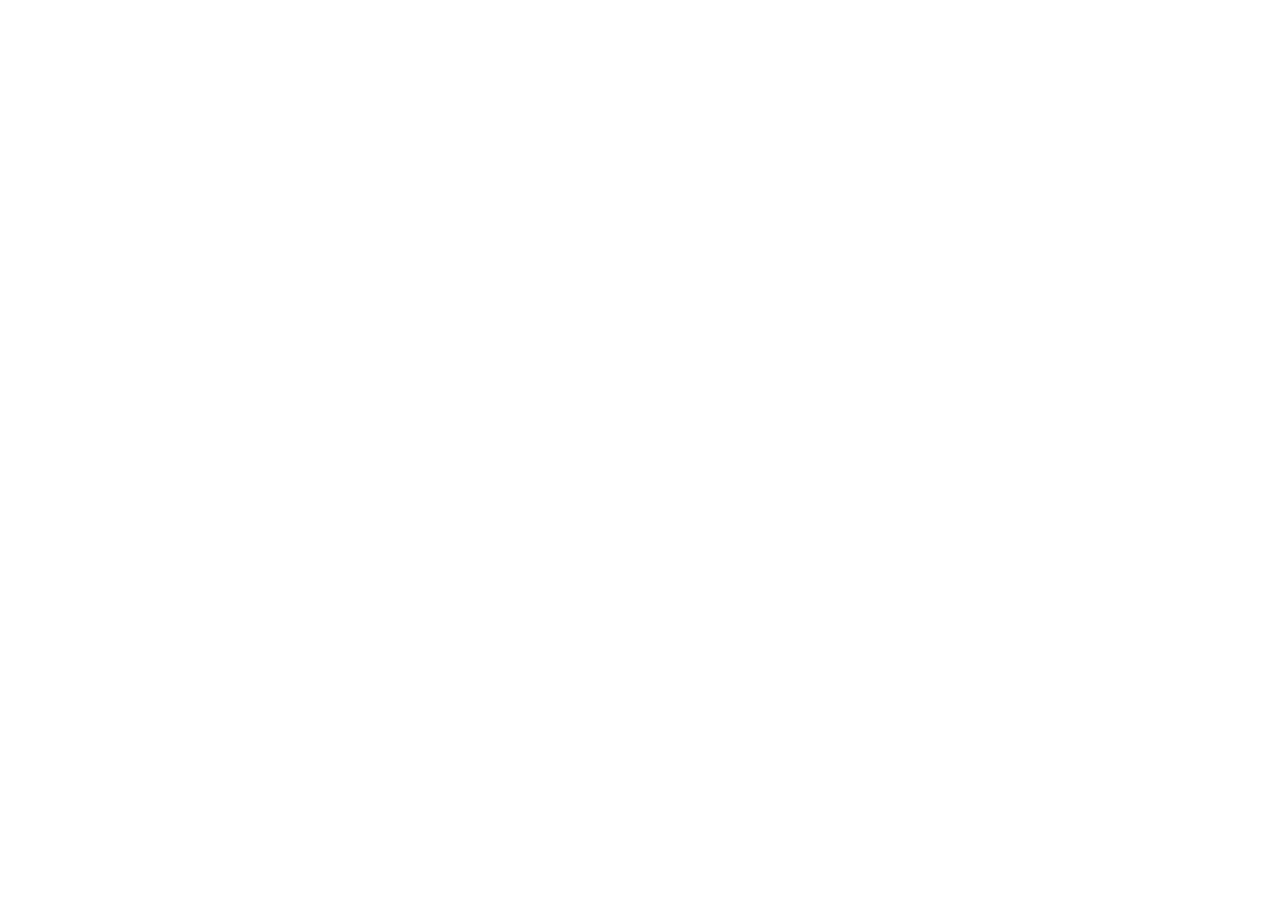
==== commit 0f3b7d91: "Sito trasferito su www.gianlucaiunco.com: redirect dai vecchi indirizzi Co-Authored-By: Claude Opus " ====
--- a/en/index.html
+++ b/en/index.html
@@ -3,470 +3,12 @@
 <head>
   <meta charset="UTF-8" />
   <meta name="viewport" content="width=device-width, initial-scale=1" />
-  <title>Gianluca Iunco — Software Developer</title>
-  <meta name="description" content="Portfolio of Gianluca Iunco, full-stack software developer and IT Manager. Projects, experience and contacts." />
-  <meta name="author" content="Gianluca Iunco" />
-  <meta name="robots" content="index, follow, max-image-preview:large, max-snippet:-1, max-video-preview:-1" />
-  <meta name="keywords" content="Gianluca Iunco, software developer, full stack, IT Manager, PHP, MySQL, JavaScript, WordPress, REST API" />
-
-  <!-- Open Graph / social -->
-  <meta property="og:title" content="Gianluca Iunco — Software Developer" />
-  <meta property="og:description" content="Full-stack developer and IT Manager. Projects, experience and contacts." />
-  <meta property="og:type" content="profile" />
-  <meta property="og:url" content="https://isaccoso.github.io/en/" />
-  <meta property="og:site_name" content="Gianluca Iunco" />
-  <meta property="og:locale" content="en_US" />
-  <meta property="og:locale:alternate" content="it_IT" />
-  <meta property="og:image" content="https://isaccoso.github.io/assets/hero-bg-light.webp" />
-  <meta property="profile:first_name" content="Gianluca" />
-  <meta property="profile:last_name" content="Iunco" />
-  <meta name="twitter:card" content="summary_large_image" />
-  <meta name="twitter:title" content="Gianluca Iunco — Software Developer" />
-  <meta name="twitter:description" content="Full-stack developer and IT Manager. Projects, experience and contacts." />
-  <meta name="twitter:image" content="https://isaccoso.github.io/assets/hero-bg-light.webp" />
-  <meta name="theme-color" content="#1d4ed8" />
-
-  <link rel="icon" href="../assets/favicon.ico" sizes="any" />
-  <link rel="icon" type="image/png" sizes="32x32" href="../assets/favicon-32.png" />
-  <link rel="apple-touch-icon" href="../assets/apple-touch-icon.png" />
-  <link rel="manifest" href="../site.webmanifest" />
-  <link rel="canonical" href="https://isaccoso.github.io/en/" />
-  <!-- Versioni linguistiche -->
-  <link rel="alternate" hreflang="it" href="https://isaccoso.github.io/" />
-  <link rel="alternate" hreflang="en" href="https://isaccoso.github.io/en/" />
-  <link rel="alternate" hreflang="x-default" href="https://isaccoso.github.io/" />
-  <!-- Versioni Markdown per assistenti AI / crawler -->
-  <link rel="alternate" type="text/markdown" href="https://isaccoso.github.io/en/llms.txt" title="LLM summary (llms.txt)" />
-  <link rel="alternate" type="text/markdown" href="https://isaccoso.github.io/en/about.md" title="Full profile in Markdown" />
-  <link rel="stylesheet" href="../assets/styles.css?v=1790687630" />
-
-  <!-- Applica il tema salvato prima del render per evitare il flash -->
-  <script>
-    (function () {
-      try {
-        var t = localStorage.getItem('theme');
-        if (t === 'light' || t === 'dark') {
-          document.documentElement.setAttribute('data-theme', t);
-        }
-      } catch (e) {}
-    })();
-  </script>
-
-  <!-- Dati strutturati schema.org: profilo leggibile da motori e assistenti AI -->
-  <script type="application/ld+json">
-  {
-    "@context": "https://schema.org",
-    "@type": "Person",
-    "@id": "https://isaccoso.github.io/#gianluca-iunco",
-    "name": "Gianluca Iunco",
-    "givenName": "Gianluca",
-    "familyName": "Iunco",
-    "url": "https://isaccoso.github.io/en/",
-    "image": "https://isaccoso.github.io/assets/me-640.webp",
-    "email": "mailto:gianluca.iunco@gmail.com",
-    "jobTitle": ["IT Manager", "Full-stack software developer"],
-    "description": "Full-stack software developer and IT Manager. Designs and builds web applications and manages corporate IT infrastructure.",
-    "worksFor": {
-      "@type": "Organization",
-      "name": "Capitanio Aerospace 2.0 Srl"
-    },
-    "alumniOf": {
-      "@type": "EducationalOrganization",
-      "name": "Liceo Scientifico-Tecnologico \"V. Lilla\" (Francavilla Fontana / Oria)"
-    },
-    "knowsAbout": [
-      "JavaScript", "jQuery", "PHP", "HTML", "CSS", "SQL", "MySQL", "Git",
-      "WordPress", "REST API", "Full-stack web development",
-      "IT infrastructure management", "Cybersecurity"
-    ],
-    "knowsLanguage": ["it", "en"],
-    "sameAs": [
-      "https://github.com/isaccoso",
-      "https://www.linkedin.com/in/gianlucaiunco/",
-      "https://www.instagram.com/gianlucaisacco/",
-      "https://www.facebook.com/gianluca.isk.iunco/"
-    ]
-  }
-  </script>
+  <title>Gianluca Iunco</title>
+  <meta http-equiv="refresh" content="0; url=https://www.gianlucaiunco.com/en/" />
+  <link rel="canonical" href="https://www.gianlucaiunco.com/en/" />
+  <script>location.replace("https://www.gianlucaiunco.com/en/" + location.hash);</script>
 </head>
 <body>
-  <a class="skip-link" href="#main">Skip to content</a>
-
-  <header class="site-header">
-    <div class="container header-inner">
-      <a class="brand" href="#top" aria-label="Gianluca Iunco — home">
-        <span class="brand-mark" aria-hidden="true">GI</span>
-        <span class="brand-name">Gianluca Iunco</span>
-      </a>
-
-      <nav class="site-nav" aria-label="Main navigation">
-        <button class="nav-toggle" aria-expanded="false" aria-controls="nav-menu">
-          <span class="sr-only">Open menu</span>
-          <span class="nav-toggle-bar" aria-hidden="true"></span>
-        </button>
-        <ul id="nav-menu" class="nav-menu">
-          <li><a href="#about">About</a></li>
-          <li><a href="#projects">Projects</a></li>
-          <li><a href="#experience">Experience</a></li>
-          <li><a href="#support">Support me</a></li>
-          <li><a href="#contact">Contact</a></li>
-        </ul>
-      </nav>
-
-      <a class="lang-switch" href="../" hreflang="it" lang="it" aria-label="Leggi il sito in italiano">IT</a>
-
-      <button id="theme-toggle" class="theme-toggle" type="button" aria-label="Toggle light/dark theme">
-        <svg class="icon icon-sun" viewBox="0 0 24 24" width="20" height="20" aria-hidden="true" fill="none" stroke="currentColor" stroke-width="2" stroke-linecap="round">
-          <circle cx="12" cy="12" r="4" />
-          <path d="M12 2v2M12 20v2M4.9 4.9l1.4 1.4M17.7 17.7l1.4 1.4M2 12h2M20 12h2M4.9 19.1l1.4-1.4M17.7 6.3l1.4-1.4" />
-        </svg>
-        <svg class="icon icon-moon" viewBox="0 0 24 24" width="20" height="20" aria-hidden="true" fill="none" stroke="currentColor" stroke-width="2" stroke-linecap="round" stroke-linejoin="round">
-          <path d="M21 12.8A9 9 0 1 1 11.2 3a7 7 0 0 0 9.8 9.8z" />
-        </svg>
-      </button>
-    </div>
-  </header>
-
-  <main id="main">
-    <!-- ============ HERO ============ -->
-    <section id="top" class="hero">
-      <div class="container hero-inner">
-        <figure class="hero-portrait">
-          <img src="../assets/me-640.webp" srcset="../assets/me-320.webp 320w, ../assets/me-640.webp 640w" sizes="(max-width: 720px) 140px, 280px" alt="Portrait of Gianluca Iunco" width="640" height="640" fetchpriority="high" />
-        </figure>
-        <div class="hero-text">
-          <p class="hero-kicker">Hi, I am</p>
-          <h1 class="hero-title">Gianluca Iunco</h1>
-          <p class="hero-role">Hardware &amp; Software IT Consulting &middot; Full Stack Developer</p>
-          <p class="hero-pitch">
-            I design and build web-based applications, with a focus on the needs
-            of the people who use them. Here you'll find a selection of my work
-            and my career path.
-          </p>
-          <div class="hero-actions">
-            <a class="btn btn-primary" href="#projects">See my projects</a>
-            <a class="btn btn-ghost" href="#contact">Contact me</a>
-            <a class="btn btn-support" href="#support">
-              <svg class="btn-support-icon" viewBox="0 0 24 24" width="18" height="18" aria-hidden="true" fill="none" stroke="currentColor" stroke-width="2" stroke-linecap="round" stroke-linejoin="round">
-                <path d="M12 21C12 21 4 14.5 4 9.5C4 6.42 6.42 4 9.5 4C11.04 4 12 4.9 12 4.9C12 4.9 12.96 4 14.5 4C17.58 4 20 6.42 20 9.5C20 14.5 12 21 12 21Z" />
-              </svg>
-              Support me
-            </a>
-            <!--a class="btn btn-ghost" href="../assets/cv-gianluca-iunco.pdf" download>Download my CV</a-->
-          </div>
-        </div>
-      </div>
-    </section>
-
-    <!-- ============ ABOUT ============ -->
-    <section id="about" class="section section-divider">
-      <div class="container">
-        <h2 class="section-title">About me</h2>
-        <div class="about-grid">
-          <div class="about-text">
-            <p>
-              I'm a software developer with experience building full-stack web
-              applications. I handle analysis, design and implementation, from
-              the database to the user interface.
-            </p>
-            <p>
-              I enjoy understanding what clients need and turning it into effective
-              technical solutions. Outside of work I follow open source projects and
-              keep learning new technologies.
-            </p>
-          </div>
-          <aside class="about-side">
-            <h3 class="about-side-title">Skills</h3>
-            <ul class="chips">
-              <li>JavaScript / jQuery</li>
-              <li>PHP</li>
-              <li>HTML &amp; CSS</li>
-              <li>SQL / MySQL</li>
-              <li>Git</li>
-              <li>WordPress</li>
-              <li>REST API</li>
-            </ul>
-          </aside>
-        </div>
-      </div>
-    </section>
-
-    <!-- ============ PROJECTS ============ -->
-    <section id="projects" class="section section-alt section-divider">
-      <div class="container">
-        <h2 class="section-title">Projects</h2>
-        <p class="section-lead">A selection of work built for clients and personal projects.</p>
-
-        <div class="projects-grid">
-          <article class="card">
-            <h3 class="card-title">Scientifico<br><small class="text-muted">WebSite+Social</small></h3>
-            <p class="card-text">
-              Popular science blog built on WordPress: theme setup, content
-              organised into topic categories (space, biology, neuroscience,
-              environment) and publishing management. I also run the linked
-              social media channels used to share the articles.
-            </p>
-            <ul class="tags">
-              <li>Wordpress</li>
-            </ul>
-            <div class="card-links">
-              <a href="https://scientifico.altervista.org/" rel="noopener" target="_blank" aria-label="Website">
-                <svg viewBox="0 0 24 24" fill="none" stroke="currentColor" stroke-width="2" stroke-linecap="round" stroke-linejoin="round" aria-hidden="true" focusable="false"><path d="M10 13a5 5 0 0 0 7.54.54l3-3a5 5 0 0 0-7.07-7.07l-1.72 1.71" /><path d="M14 11a5 5 0 0 0-7.54-.54l-3 3a5 5 0 0 0 7.07 7.07l1.71-1.71" /></svg>
-              </a>
-              <a href="https://www.instagram.com/scientifico.isk" rel="noopener" target="_blank" aria-label="Instagram">
-                <svg viewBox="0 0 24 24" fill="currentColor" aria-hidden="true" focusable="false"><path d="M7.0301.084c-1.2768.0602-2.1487.264-2.911.5634-.7888.3075-1.4575.72-2.1228 1.3877-.6652.6677-1.075 1.3368-1.3802 2.127-.2954.7638-.4956 1.6365-.552 2.914-.0564 1.2775-.0689 1.6882-.0626 4.947.0062 3.2586.0206 3.6671.0825 4.9473.061 1.2765.264 2.1482.5635 2.9107.308.7889.72 1.4573 1.388 2.1228.6679.6655 1.3365 1.0743 2.1285 1.38.7632.295 1.6361.4961 2.9134.552 1.2773.056 1.6884.069 4.9462.0627 3.2578-.0062 3.668-.0207 4.9478-.0814 1.28-.0607 2.147-.2652 2.9098-.5633.7889-.3086 1.4578-.72 2.1228-1.3881.665-.6682 1.0745-1.3378 1.3795-2.1284.2957-.7632.4966-1.636.552-2.9124.056-1.2809.0692-1.6898.063-4.948-.0063-3.2583-.021-3.6668-.0817-4.9465-.0607-1.2797-.264-2.1487-.5633-2.9117-.3084-.7889-.72-1.4568-1.3876-2.1228C21.2982 1.33 20.628.9208 19.8378.6165 19.074.321 18.2017.1197 16.9244.0645 15.6471.0093 15.236-.005 11.977.0014 8.718.0076 8.31.0215 7.0301.0839m.1402 21.6932c-1.17-.0509-1.8053-.2453-2.2287-.408-.5606-.216-.96-.4771-1.3819-.895-.422-.4178-.6811-.8186-.9-1.378-.1644-.4234-.3624-1.058-.4171-2.228-.0595-1.2645-.072-1.6442-.079-4.848-.007-3.2037.0053-3.583.0607-4.848.05-1.169.2456-1.805.408-2.2282.216-.5613.4762-.96.895-1.3816.4188-.4217.8184-.6814 1.3783-.9003.423-.1651 1.0575-.3614 2.227-.4171 1.2655-.06 1.6447-.072 4.848-.079 3.2033-.007 3.5835.005 4.8495.0608 1.169.0508 1.8053.2445 2.228.408.5608.216.96.4754 1.3816.895.4217.4194.6816.8176.9005 1.3787.1653.4217.3617 1.056.4169 2.2263.0602 1.2655.0739 1.645.0796 4.848.0058 3.203-.0055 3.5834-.061 4.848-.051 1.17-.245 1.8055-.408 2.2294-.216.5604-.4763.96-.8954 1.3814-.419.4215-.8181.6811-1.3783.9-.4224.1649-1.0577.3617-2.2262.4174-1.2656.0595-1.6448.072-4.8493.079-3.2045.007-3.5825-.006-4.848-.0608M16.953 5.5864A1.44 1.44 0 1 0 18.39 4.144a1.44 1.44 0 0 0-1.437 1.4424M5.8385 12.012c.0067 3.4032 2.7706 6.1557 6.173 6.1493 3.4026-.0065 6.157-2.7701 6.1506-6.1733-.0065-3.4032-2.771-6.1565-6.174-6.1498-3.403.0067-6.156 2.771-6.1496 6.1738M8 12.0077a4 4 0 1 1 4.008 3.9921A3.9996 3.9996 0 0 1 8 12.0077"/></svg>
-              </a>
-              <a href="https://www.facebook.com/scientifico.isk" rel="noopener" target="_blank" aria-label="Facebook">
-                <svg viewBox="0 0 24 24" fill="currentColor" aria-hidden="true" focusable="false"><path d="M9.101 23.691v-7.98H6.627v-3.667h2.474v-1.58c0-4.085 1.848-5.978 5.858-5.978.401 0 .955.042 1.468.103a8.68 8.68 0 0 1 1.141.195v3.325a8.623 8.623 0 0 0-.653-.036 26.805 26.805 0 0 0-.733-.009c-.707 0-1.259.096-1.675.309a1.686 1.686 0 0 0-.679.622c-.258.42-.374.995-.374 1.752v1.297h3.919l-.386 2.103-.287 1.564h-3.246v8.245C19.396 23.238 24 18.179 24 12.044c0-6.627-5.373-12-12-12s-12 5.373-12 12c0 5.628 3.874 10.35 9.101 11.647Z"/></svg>
-              </a>
-              <a href="https://t.me/scientifico_isk" rel="noopener" target="_blank" aria-label="Telegram">
-                <svg viewBox="0 0 24 24" fill="currentColor" aria-hidden="true" focusable="false"><path d="M11.944 0A12 12 0 0 0 0 12a12 12 0 0 0 12 12 12 12 0 0 0 12-12A12 12 0 0 0 12 0a12 12 0 0 0-.056 0zm4.962 7.224c.1-.002.321.023.465.14a.506.506 0 0 1 .171.325c.016.093.036.306.02.472-.18 1.898-.962 6.502-1.36 8.627-.168.9-.499 1.201-.82 1.23-.696.065-1.225-.46-1.9-.902-1.056-.693-1.653-1.124-2.678-1.8-1.185-.78-.417-1.21.258-1.91.177-.184 3.247-2.977 3.307-3.23.007-.032.014-.15-.056-.212s-.174-.041-.249-.024c-.106.024-1.793 1.14-5.061 3.345-.48.33-.913.49-1.302.48-.428-.008-1.252-.241-1.865-.44-.752-.245-1.349-.374-1.297-.789.027-.216.325-.437.893-.663 3.498-1.524 5.83-2.529 6.998-3.014 3.332-1.386 4.025-1.627 4.476-1.635z"/></svg>
-              </a>
-            </div>
-          </article>
-
-          <article class="card">
-            <h3 class="card-title">CoolZone WebRadio<br><small class="text-muted">WebSite</small></h3>
-            <p class="card-text">
-              Official website of a web radio station with 24/7 live streaming:
-              live player, real-time display of the current track with cover art
-              and metadata, and a weekly music chart. PHP and MySQL backend, with
-              a responsive interface for listening on mobile too.
-            </p>
-            <ul class="tags">
-              <li>PHP</li>
-              <li>MySQL</li>
-              <li>HTML</li>
-              <li>CSS</li>
-            </ul>
-            <div class="card-links">
-              <a href="https://coolzonewebradio.it/" rel="noopener" target="_blank" aria-label="Website">
-                <svg viewBox="0 0 24 24" fill="none" stroke="currentColor" stroke-width="2" stroke-linecap="round" stroke-linejoin="round" aria-hidden="true" focusable="false"><path d="M10 13a5 5 0 0 0 7.54.54l3-3a5 5 0 0 0-7.07-7.07l-1.72 1.71" /><path d="M14 11a5 5 0 0 0-7.54-.54l-3 3a5 5 0 0 0 7.07 7.07l1.71-1.71" /></svg>
-              </a>
-            </div>
-          </article>
-
-          <article class="card">
-            <h3 class="card-title">CoolZone WebRadio<br><small class="text-muted">Mobile App</small></h3>
-            <p class="card-text">
-              Companion app for the web radio, published on Google Play: live
-              streaming of the schedule, info on the track currently playing and
-              links to the community's social channels.
-            </p>
-            <ul class="tags">
-              <li>Ionic/React</li>
-              <li>Kotlin</li>
-            </ul>
-            <div class="card-links">
-              <a href="https://play.google.com/store/apps/details?id=it.iskode.coolzonewebradio&pcampaignid=web_share" rel="noopener" target="_blank" aria-label="Google Play">
-                <svg viewBox="0 0 24 24" fill="currentColor" aria-hidden="true" focusable="false"><path d="M22.018 13.298l-3.919 2.218-3.515-3.493 3.543-3.521 3.891 2.202a1.49 1.49 0 0 1 0 2.594zM1.337.924a1.486 1.486 0 0 0-.112.568v21.017c0 .217.045.419.124.6l11.155-11.087L1.337.924zm12.207 10.065l3.258-3.238L3.45.195a1.466 1.466 0 0 0-.946-.179l11.04 10.973zm0 2.067l-11 10.933c.298.036.612-.016.906-.183l13.324-7.54-3.23-3.21z"/></svg>
-              </a>
-            </div>
-          </article>
-
-          <article class="card">
-            <h3 class="card-title">Diramo<br><small class="text-muted">Web Tools</small></h3>
-            <p class="card-text">
-              Collection of free online calculators for freelancers and self-employed
-              professionals in Italy: VAT, invoice stamp duty, markup and margin,
-              hourly rate and project pricing, each with an explanation of the method
-              and practical examples. Built with Astro, no sign-up required: enter
-              the numbers and get the result right away.
-            </p>
-            <ul class="tags">
-              <li>Astro</li>
-            </ul>
-            <div class="card-links">
-              <a href="https://diramo.app" rel="noopener" target="_blank" aria-label="Website">
-                <svg viewBox="0 0 24 24" fill="none" stroke="currentColor" stroke-width="2" stroke-linecap="round" stroke-linejoin="round" aria-hidden="true" focusable="false"><path d="M10 13a5 5 0 0 0 7.54.54l3-3a5 5 0 0 0-7.07-7.07l-1.72 1.71" /><path d="M14 11a5 5 0 0 0-7.54-.54l-3 3a5 5 0 0 0 7.07 7.07l1.71-1.71" /></svg>
-              </a>
-            </div>
-          </article>
-        </div>
-      </div>
-    </section>
-
-    <!-- ============ EXPERIENCE ============ -->
-    <section id="experience" class="section section-divider">
-      <div class="container">
-        <h2 class="section-title">Experience &amp; education</h2>
-
-        <ol class="timeline">
-          <li class="timeline-item">
-            <div class="timeline-period">2024 — present</div>
-            <div class="timeline-body">
-              <h3 class="timeline-role">IT Manager &middot; Capitanio Aerospace 2.0 Srl</h3>
-              <p>Management of the company's IT infrastructure: systems, network,
-                security and user support. Coordination of technology vendors, backup
-                and business continuity management, support for ERP systems and
-                production processes.</p>
-            </div>
-          </li>
-          <li class="timeline-item">
-            <div class="timeline-period">2023 — 2024</div>
-            <div class="timeline-body">
-              <h3 class="timeline-role">IT Manager &middot; Gamma Group Srl</h3>
-              <p>In charge of information systems and the internal help desk.
-                Administration of servers, workstations and networks, management of
-                business applications and security policies, relations with external
-                vendors.</p>
-            </div>
-          </li>
-          <li class="timeline-item">
-            <div class="timeline-period">2020 — 2023</div>
-            <div class="timeline-body">
-              <h3 class="timeline-role">Logistics Manager &middot; Adler Aero Spa</h3>
-              <p>Coordination of logistics and warehouse operations: receiving,
-                storage and shipping of materials, inventory and shipping document
-                management. Use of the company ERP to track material flows and
-                liaise with production and purchasing.</p>
-            </div>
-          </li>
-          <li class="timeline-item">
-            <div class="timeline-period">2018 — 2020</div>
-            <div class="timeline-body">
-              <h3 class="timeline-role">Software Developer &middot; Magellano Srl</h3>
-              <p>Development and maintenance of custom web and business applications.
-                Requirements analysis with clients, back-end and front-end
-                implementation, testing and release; corrective and evolutionary
-                maintenance.</p>
-            </div>
-          </li>
-          <li class="timeline-item">
-            <div class="timeline-period">2014 — 2017</div>
-            <div class="timeline-body">
-              <h3 class="timeline-role">Owner &middot; iskode di Iunco Gianluca</h3>
-              <p>Freelance web development and IT consulting for small businesses
-                and professionals. Building websites and applications (PHP, MySQL,
-                WordPress), hosting and domain management, technical support and
-                client training.</p>
-            </div>
-          </li>
-          <li class="timeline-item">
-            <div class="timeline-period">2013 — 2014</div>
-            <div class="timeline-body">
-              <h3 class="timeline-role">Website Frontend Developer &middot; IWT Srl</h3>
-              <p>Front-end website development: building responsive layouts from
-                design mockups, CMS integration and optimisation for browsers and
-                mobile devices.</p>
-            </div>
-          </li>
-          <li class="timeline-item">
-            <div class="timeline-period">2005 — 2010</div>
-            <div class="timeline-body">
-              <h3 class="timeline-role">High School Diploma &middot; Liceo Scientifico-Tecnologico "V. Lilla" - Francavilla Fontana/Oria</h3>
-              <p>Science and technology track, with foundations in mathematics,
-                physics, computer science and lab work.</p>
-            </div>
-          </li>
-        </ol>
-
-        <!--p class="section-lead">
-          <a class="btn btn-ghost" href="../assets/cv-gianluca-iunco.pdf" download>Download the full CV (PDF)</a>
-        </p-->
-      </div>
-    </section>
-
-    <!-- ============ SUPPORT ============ -->
-    <section id="support" class="section section-alt section-divider">
-      <div class="container">
-        <h2 class="section-title">Support my projects</h2>
-        <div class="support-grid">
-          <p class="section-lead support-text">
-            Diramo, CoolZone WebRadio and the other projects above are free and
-            built in my spare time. If you've found them useful, a donation of
-            any amount helps cover hosting costs and keeps new features coming.
-          </p>
-          <a class="kofi-link" href="https://ko-fi.com/gianlucaisacco/tip" rel="noopener" target="_blank" aria-label="Buy me a coffee on Ko-fi">
-            <img src="../assets/gianlucaisacco-Sharable-Profile%29-Horizontal.jpg" alt="Support me on Ko-fi" class="kofi-image" width="1200" height="600" loading="lazy" />
-          </a>
-        </div>
-      </div>
-    </section>
-
-    <!-- ============ CONTACT ============ -->
-    <section id="contact" class="section section-divider">
-      <div class="container">
-        <h2 class="section-title">Contact</h2>
-        <p class="section-lead">For collaborations or questions, get in touch.</p>
-        <ul class="contact-grid">
-          <li>
-            <a class="contact-card" href="mailto:gianluca.iunco@gmail.com">
-              <span class="contact-card-icon" aria-hidden="true">
-                <svg viewBox="0 0 24 24" fill="none" stroke="currentColor" stroke-width="1.8" stroke-linecap="round" stroke-linejoin="round">
-                  <rect x="3" y="5" width="18" height="14" rx="2"/><path d="m3 7 9 6 9-6"/>
-                </svg>
-              </span>
-              <span class="contact-card-body">
-                <span class="contact-card-name">Email</span>
-                <span class="contact-card-value">gianluca.iunco@gmail.com</span>
-              </span>
-            </a>
-          </li>
-          <li>
-            <a class="contact-card" href="https://github.com/isaccoso" target="_blank" rel="noopener">
-              <span class="contact-card-icon" aria-hidden="true">
-                <svg viewBox="0 0 24 24" fill="currentColor">
-                  <path d="M12 2C6.48 2 2 6.58 2 12.25c0 4.53 2.87 8.37 6.84 9.73.5.1.68-.22.68-.49 0-.24-.01-.87-.01-1.71-2.78.62-3.37-1.37-3.37-1.37-.45-1.18-1.11-1.49-1.11-1.49-.91-.64.07-.62.07-.62 1 .07 1.53 1.06 1.53 1.06.89 1.56 2.34 1.11 2.91.85.09-.66.35-1.11.63-1.37-2.22-.26-4.55-1.14-4.55-5.05 0-1.12.39-2.03 1.03-2.75-.1-.26-.45-1.3.1-2.7 0 0 .84-.28 2.75 1.05a9.36 9.36 0 0 1 5 0c1.91-1.33 2.75-1.05 2.75-1.05.55 1.4.2 2.44.1 2.7.64.72 1.03 1.63 1.03 2.75 0 3.92-2.34 4.79-4.57 5.04.36.32.68.95.68 1.92 0 1.39-.01 2.51-.01 2.85 0 .27.18.6.69.49A10.02 10.02 0 0 0 22 12.25C22 6.58 17.52 2 12 2Z"/>
-                </svg>
-              </span>
-              <span class="contact-card-body">
-                <span class="contact-card-name">GitHub</span>
-                <span class="contact-card-value">isaccoso</span>
-              </span>
-            </a>
-          </li>
-          <li>
-            <a class="contact-card" href="https://www.linkedin.com/in/gianlucaiunco/" target="_blank" rel="noopener">
-              <span class="contact-card-icon" aria-hidden="true">
-                <svg viewBox="0 0 24 24" fill="currentColor">
-                  <path d="M6.94 5a2 2 0 1 1-4 0 2 2 0 0 1 4 0ZM3.2 8.5h3.5V21H3.2V8.5Zm5.7 0h3.36v1.71h.05c.47-.85 1.6-1.75 3.3-1.75 3.53 0 4.18 2.24 4.18 5.15V21h-3.5v-5.5c0-1.31-.03-3-1.86-3-1.86 0-2.15 1.42-2.15 2.9V21H8.9V8.5Z"/>
-                </svg>
-              </span>
-              <span class="contact-card-body">
-                <span class="contact-card-name">LinkedIn</span>
-                <span class="contact-card-value">gianlucaiunco</span>
-              </span>
-            </a>
-          </li>
-          <li>
-            <a class="contact-card" href="https://www.instagram.com/gianlucaisacco/" target="_blank" rel="noopener">
-              <span class="contact-card-icon" aria-hidden="true">
-                <svg viewBox="0 0 24 24" fill="none" stroke="currentColor" stroke-width="1.8" stroke-linecap="round" stroke-linejoin="round">
-                  <rect x="3" y="3" width="18" height="18" rx="5"/><circle cx="12" cy="12" r="4"/><circle cx="17.5" cy="6.5" r="1" fill="currentColor" stroke="none"/>
-                </svg>
-              </span>
-              <span class="contact-card-body">
-                <span class="contact-card-name">Instagram</span>
-                <span class="contact-card-value">gianlucaisacco</span>
-              </span>
-            </a>
-          </li>
-          <li>
-            <a class="contact-card" href="https://www.facebook.com/gianluca.isk.iunco/" target="_blank" rel="noopener">
-              <span class="contact-card-icon" aria-hidden="true">
-                <svg viewBox="0 0 24 24" fill="currentColor">
-                  <path d="M22 12.06C22 6.5 17.52 2 12 2S2 6.5 2 12.06c0 5.02 3.66 9.19 8.44 9.94v-7.03H7.9v-2.9h2.54V9.85c0-2.52 1.49-3.9 3.78-3.9 1.1 0 2.24.19 2.24.19v2.47h-1.26c-1.24 0-1.63.78-1.63 1.57v1.88h2.78l-.44 2.9h-2.34V22c4.78-.75 8.43-4.92 8.43-9.94Z"/>
-                </svg>
-              </span>
-              <span class="contact-card-body">
-                <span class="contact-card-name">Facebook</span>
-                <span class="contact-card-value">gianluca.isk.iunco</span>
-              </span>
-            </a>
-          </li>
-        </ul>
-      </div>
-    </section>
-  </main>
-
-  <footer class="site-footer">
-    <div class="container footer-inner">
-      <p>&copy; <span id="year">2026</span> Gianluca Iunco</p>
-      <p class="footer-note">Static site in HTML and CSS, hosted on GitHub Pages.</p>
-    </div>
-  </footer>
-
-  <script src="../assets/script.js?v=1790687630" defer></script>
+  <p>This site has moved to <a href="https://www.gianlucaiunco.com/en/">https://www.gianlucaiunco.com/en/</a></p>
 </body>
 </html>
